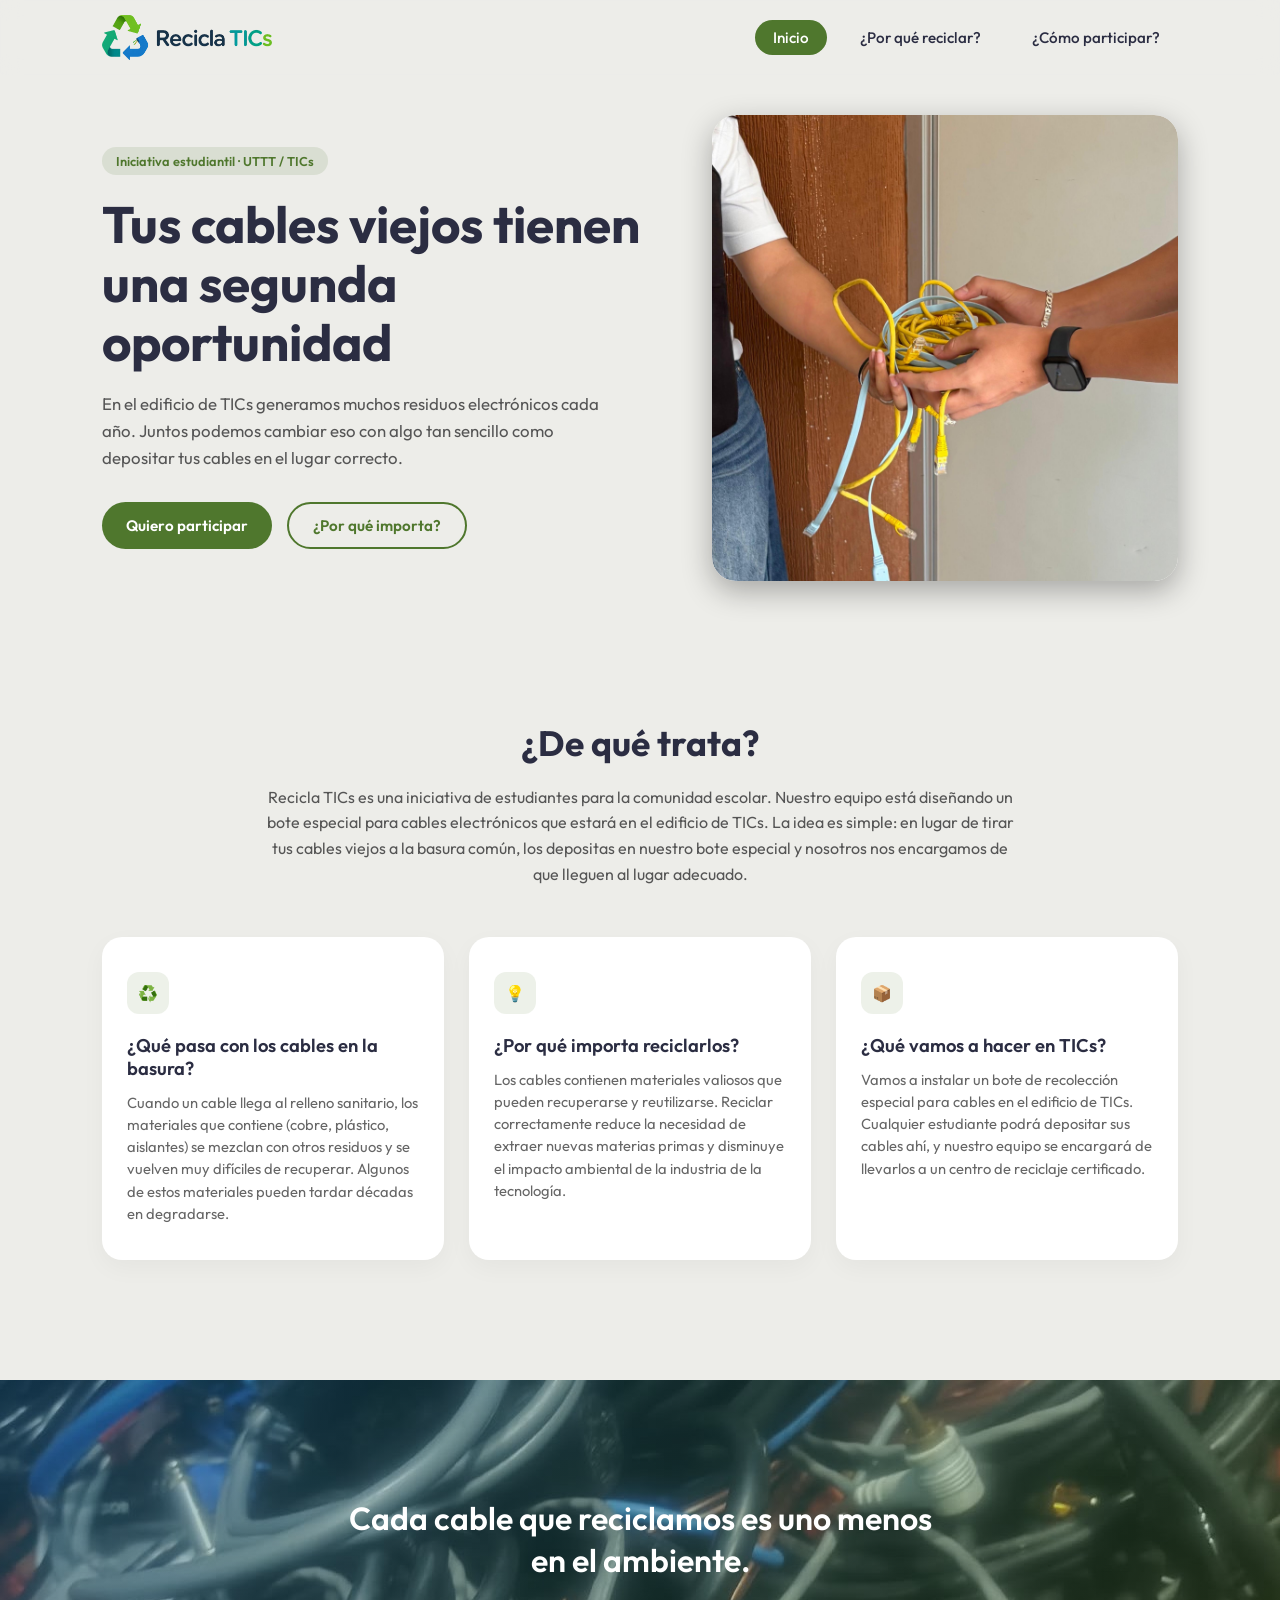
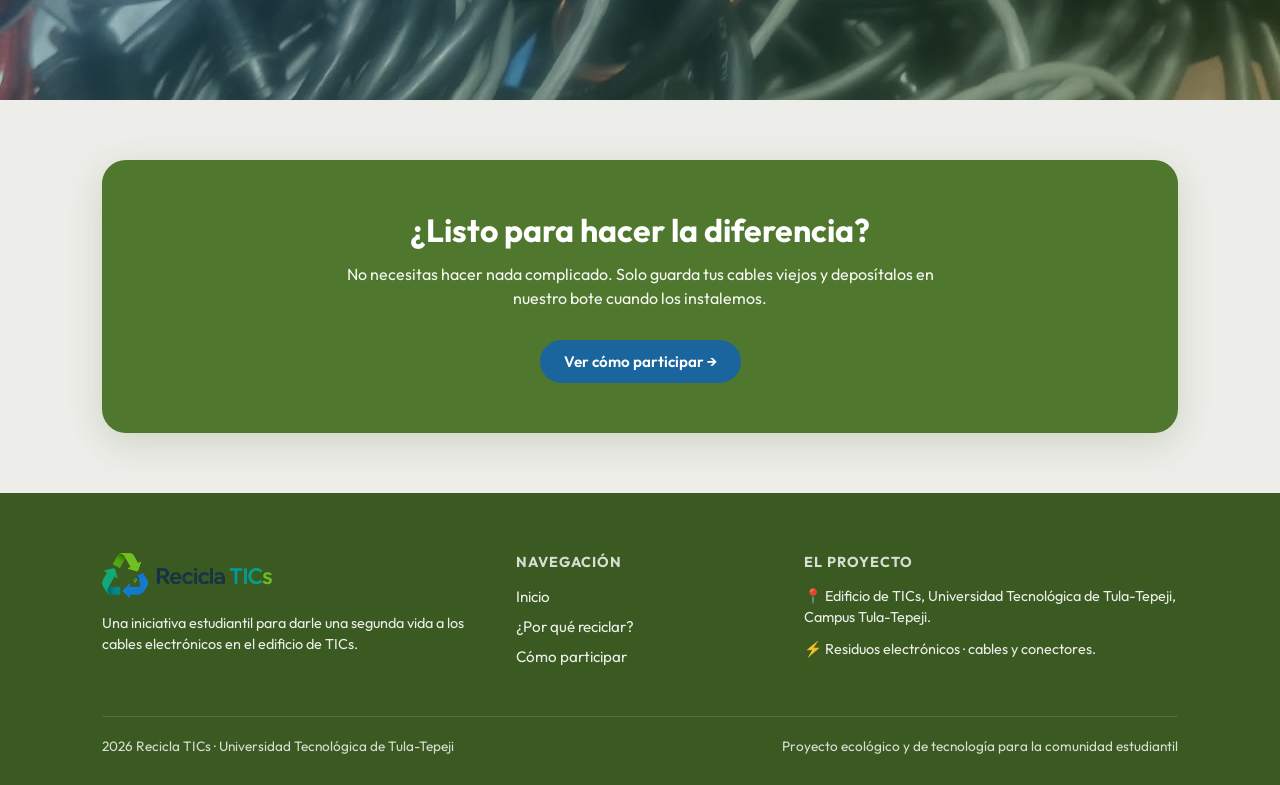
==== View/index.html @ e1dc9338 "Sitio web Rcicla TICs listo (móvil y web)" ====
<!DOCTYPE html>
<html lang="es">

<head>
    <meta charset="UTF-8">
    <meta name="viewport" content="width=device-width, initial-scale=1.0">
    <title>Recicla TICs - Inicio</title>
    <!-- Google Fonts: Outfit -->
    <link href="https://fonts.googleapis.com/css2?family=Outfit:wght@300;400;500;600;700&display=swap" rel="stylesheet">
    <link rel="stylesheet" href="../Styles/style.css">
    <script src="../Scripts/script.js" defer></script>
</head>

<body>

    <!-- HEADER -->
    <header>
        <a href="#" class="logo-container">
            <img src="../Resources/logo.webp" alt="Logo" class="logo-icon">
        </a>

        <!-- Botón de Menú Hamburguesa para móviles -->
        <button class="menu-toggle" id="menuToggle" aria-label="Abrir menú">
            <span class="menu-text">Menú</span>
            <span class="menu-icon">☰</span>
        </button>

        <nav id="navMenu">
            <a href="index.html" class="active">Inicio</a>
            <a href="importancia.html">¿Por qué reciclar?</a>
            <a href="participar.html">¿Cómo participar?</a>
        </nav>
    </header>

    <!-- HERO SECTION -->
    <section class="hero reveal">
        <div class="hero-content">
            <span class="hero-badge">Iniciativa estudiantil · UTTT / TICs</span>
            <h1>Tus cables viejos tienen una segunda oportunidad</h1>
            <p>En el edificio de TICs generamos muchos residuos electrónicos cada año. Juntos podemos cambiar eso con
                algo tan sencillo como depositar tus cables en el lugar correcto.</p>
            <div class="hero-buttons">
                <a href="#" class="btn btn-green">Quiero participar</a>
                <a href="#" class="btn btn-outline">¿Por qué importa?</a>
            </div>
        </div>
        <div class="hero-image-card">
            <img src="../Resources/CablesEthernet2.jpeg" alt="Estudiantes organizando cables">
        </div>
    </section>

    <!-- ¿DE QUÉ TRATA? -->
    <section class="about-section reveal">
        <h2>¿De qué trata?</h2>
        <p>Recicla TICs es una iniciativa de estudiantes para la comunidad escolar. Nuestro equipo está diseñando un
            bote especial para cables electrónicos que estará en el edificio de TICs. La idea es simple: en lugar de
            tirar tus cables viejos a la basura común, los depositas en nuestro bote especial y nosotros nos encargamos
            de que lleguen al lugar adecuado.</p>

        <div class="cards-grid">
            <div class="info-card reveal">
                <div class="card-icon">♻️</div>
                <h3>¿Qué pasa con los cables en la basura?</h3>
                <p>Cuando un cable llega al relleno sanitario, los materiales que contiene (cobre, plástico, aislantes)
                    se mezclan con otros residuos y se vuelven muy difíciles de recuperar. Algunos de estos materiales
                    pueden tardar décadas en degradarse.</p>
            </div>
            <div class="info-card reveal">
                <div class="card-icon">💡</div>
                <h3>¿Por qué importa reciclarlos?</h3>
                <p>Los cables contienen materiales valiosos que pueden recuperarse y reutilizarse. Reciclar
                    correctamente reduce la necesidad de extraer nuevas materias primas y disminuye el impacto ambiental
                    de la industria de la tecnología.</p>
            </div>
            <div class="info-card reveal">
                <div class="card-icon">📦</div>
                <h3>¿Qué vamos a hacer en TICs?</h3>
                <p>Vamos a instalar un bote de recolección especial para cables en el edificio de TICs. Cualquier
                    estudiante podrá depositar sus cables ahí, y nuestro equipo se encargará de llevarlos a un centro de
                    reciclaje certificado.</p>
            </div>
        </div>
    </section>

    <!-- BANNER CON IMAGEN DE CABLES -->
    <div class="banner-section reveal">
        <img src="../Resources/Cab.jpeg" alt="Cables amontonados" class="banner-bg">
        <div class="banner-overlay"></div>
        <div class="banner-content">
            <h2>Cada cable que reciclamos es uno menos en el ambiente.</h2>
        </div>
    </div>

    <!-- CTA SECTION -->
    <section class="cta-container reveal">
        <div class="cta-box">
            <h2>¿Listo para hacer la diferencia?</h2>
            <p>No necesitas hacer nada complicado. Solo guarda tus cables viejos y deposítalos en nuestro bote cuando
                los instalemos.</p>
            <a href="#" class="btn btn-blue">Ver cómo participar →</a>
        </div>
    </section>

    <!-- FOOTER -->
    <footer>
        <div class="footer-grid">
            <div class="footer-col">
                <a href="#" class="logo-container" style="color: #ffffff; margin-bottom: 15px; display: inline-flex;">
                    <img src="../Resources/logo.webp" alt="Logo" class="logo-icon">
                </a>
                <p>Una iniciativa estudiantil para darle una segunda vida a los cables electrónicos en el edificio de
                    TICs.</p>
            </div>
            <div class="footer-col">
                <h4>Navegación</h4>
                <ul>
                    <li><a href="#">Inicio</a></li>
                    <li><a href="#">¿Por qué reciclar?</a></li>
                    <li><a href="#">Cómo participar</a></li>
                </ul>
            </div>
            <div class="footer-col">
                <h4>El Proyecto</h4>
                <p>📍 Edificio de TICs, Universidad Tecnológica de Tula-Tepeji, Campus Tula-Tepeji.</p>
                <p style="margin-top: 10px;">⚡ Residuos electrónicos · cables y conectores.</p>
            </div>
        </div>
        <div class="footer-bottom">
            <span>2026 Recicla TICs · Universidad Tecnológica de Tula-Tepeji</span>
            <span>Proyecto ecológico y de tecnología para la comunidad estudiantil</span>
        </div>
    </footer>

</body>

</html>
---- Styles/style.css ----
:root {
    --color-green-primary: #4f772d;
    --color-blue-primary: #1a659e;
    --color-bg-light: #edede9;
    --color-text-dark: #2b2d42;
    --color-card-bg: #ffffff;
}

* {
    margin: 0;
    padding: 0;
    box-sizing: border-box;
}

body {
    font-family: 'Outfit', sans-serif;
    background-color: var(--color-bg-light);
    color: var(--color-text-dark);
    overflow-x: hidden;
}

/* --- HEADER / NAVBAR --- */
header {
    position: sticky;
    top: 0;
    z-index: 1000;
    display: flex;
    justify-content: space-between;
    align-items: center;
    padding: 15px 8%;
    background-color: rgba(237, 237, 233, 0.85);
    backdrop-filter: blur(10px);
    -webkit-backdrop-filter: blur(10px);
    transition: background-color 0.3s ease;
}

.logo-container {
    display: flex;
    align-items: center;
    gap: 10px;
    font-weight: 700;
    font-size: 1.25rem;
    color: var(--color-green-primary);
    text-decoration: none;
}

.logo-icon {
    height: 45px;
    object-fit: contain;
}

nav {
    display: flex;
    gap: 15px;
}

nav a {
    text-decoration: none;
    color: var(--color-text-dark);
    font-weight: 500;
    font-size: 0.95rem;
    padding: 8px 18px;
    border-radius: 20px;
    transition: all 0.3s ease;
}

nav a.active {
    background-color: var(--color-green-primary);
    color: #ffffff;
}

nav a:hover:not(.active) {
    background-color: rgba(79, 119, 45, 0.15);
    color: var(--color-green-primary);
}

/* --- HERO SECTION --- */
.hero {
    display: grid;
    grid-template-columns: 1.1fr 0.9fr;
    align-items: center;
    padding: 40px 8% 80px 8%;
    gap: 40px;
}

.hero-badge {
    display: inline-block;
    background-color: rgba(79, 119, 45, 0.12);
    color: var(--color-green-primary);
    font-size: 0.8rem;
    font-weight: 600;
    padding: 6px 14px;
    border-radius: 20px;
    margin-bottom: 20px;
}

.hero-content h1 {
    font-size: 3.2rem;
    line-height: 1.15;
    font-weight: 700;
    color: var(--color-text-dark);
    margin-bottom: 20px;
}

.hero-content p {
    font-size: 1.05rem;
    line-height: 1.6;
    color: #555555;
    margin-bottom: 30px;
    max-width: 500px;
}

.hero-buttons {
    display: flex;
    gap: 15px;
}

.btn {
    padding: 12px 24px;
    border-radius: 30px;
    font-weight: 600;
    font-size: 0.95rem;
    cursor: pointer;
    text-decoration: none;
    transition: transform 0.2s, opacity 0.2s;
    display: inline-flex;
    align-items: center;
    justify-content: center;
}

.btn:hover {
    opacity: 0.9;
    transform: translateY(-2px);
}

.btn-green {
    background-color: var(--color-green-primary);
    color: #ffffff;
}

.btn-outline {
    background-color: transparent;
    border: 2px solid var(--color-green-primary);
    color: var(--color-green-primary);
}

.hero-image-card {
    border-radius: 24px;
    box-shadow: 0 10px 30px rgba(0, 0, 0, 0.3);
    overflow: hidden;
}

.hero-image-card img {
    width: 100%;
    height: 100%;
    display: block;
    object-fit: cover;
    border-radius: 24px;
}

/* --- SECTION: ¿DE QUÉ TRATA? --- */
.about-section {
    padding: 60px 8%;
    text-align: center;
    background-color: var(--color-bg-light);
}

.about-section h2 {
    font-size: 2.2rem;
    font-weight: 700;
    margin-bottom: 20px;
    color: var(--color-text-dark);
}

.about-section>p {
    max-width: 750px;
    margin: 0 auto 50px auto;
    font-size: 1rem;
    line-height: 1.6;
    color: #555555;
}

.cards-grid {
    display: grid;
    grid-template-columns: repeat(3, 1fr);
    gap: 25px;
}

.info-card {
    background-color: var(--color-card-bg);
    padding: 35px 25px;
    border-radius: 20px;
    text-align: left;
    box-shadow: 0 8px 25px rgba(0, 0, 0, 0.04);
    transition: transform 0.3s ease, opacity 0.8s ease, transform 0.8s ease;
}

.info-card:hover {
    transform: translateY(-5px);
}

.card-icon {
    width: 42px;
    height: 42px;
    background-color: rgba(79, 119, 45, 0.1);
    border-radius: 12px;
    display: flex;
    align-items: center;
    justify-content: center;
    margin-bottom: 20px;
    color: var(--color-green-primary);
    font-weight: bold;
}

.info-card h3 {
    font-size: 1.15rem;
    font-weight: 600;
    margin-bottom: 12px;
    color: var(--color-text-dark);
}

.info-card p {
    font-size: 0.92rem;
    line-height: 1.5;
    color: #666666;
}

/* --- BANNER / WAVY IMAGE SECTION --- */
.banner-section {
    position: relative;
    margin: 60px 0;
    height: 320px;
    overflow: hidden;
    display: flex;
    align-items: center;
    justify-content: center;
}

.banner-bg {
    position: absolute;
    top: 0;
    left: 0;
    width: 100%;
    height: 100%;
    object-fit: cover;
    z-index: 1;
}

.banner-overlay {
    position: absolute;
    top: 0;
    left: 0;
    width: 100%;
    height: 100%;
    background: linear-gradient(135deg, rgba(26, 101, 158, 0.4), rgba(79, 119, 45, 0.3));
    z-index: 2;
}

.banner-content {
    position: relative;
    z-index: 3;
    text-align: center;
    color: #ffffff;
    padding: 0 20px;
}

.banner-content h2 {
    font-size: 2rem;
    font-weight: 600;
    max-width: 600px;
    line-height: 1.3;
}

/* --- CTA SECTION --- */
.cta-container {
    padding: 0 8% 60px 8%;
}

.cta-box {
    background-color: var(--color-green-primary);
    border-radius: 24px;
    padding: 50px 30px;
    text-align: center;
    color: #ffffff;
    box-shadow: 0 10px 35px rgba(79, 119, 45, 0.2);
}

.cta-box h2 {
    font-size: 2rem;
    font-weight: 700;
    margin-bottom: 12px;
}

.cta-box p {
    font-size: 1rem;
    max-width: 600px;
    margin: 0 auto 30px auto;
    opacity: 0.95;
    line-height: 1.5;
}

.btn-blue {
    background-color: var(--color-blue-primary);
    color: #ffffff;
}

/* --- FOOTER --- */
footer {
    background-color: #3b5a22;
    color: #ffffff;
    padding: 60px 8% 30px 8%;
}

.footer-grid {
    display: grid;
    grid-template-columns: 1.5fr 1fr 1.5fr;
    gap: 40px;
    margin-bottom: 40px;
}

.footer-col h4 {
    font-size: 0.9rem;
    text-transform: uppercase;
    letter-spacing: 1px;
    margin-bottom: 15px;
    opacity: 0.8;
}

.footer-col ul {
    list-style: none;
}

.footer-col ul li {
    margin-bottom: 10px;
}

.footer-col ul li a {
    color: #ffffff;
    text-decoration: none;
    font-size: 0.95rem;
    opacity: 0.9;
    transition: opacity 0.2s;
}

.footer-col ul li a:hover {
    opacity: 1;
}

.footer-col p {
    font-size: 0.9rem;
    line-height: 1.5;
    opacity: 0.9;
}

.footer-bottom {
    border-top: 1px solid rgba(255, 255, 255, 0.15);
    padding-top: 20px;
    display: flex;
    justify-content: space-between;
    font-size: 0.85rem;
    opacity: 0.8;
}

/* --- ANIMACIONES DE SCROLL REVEAL --- */
.reveal {
    opacity: 0;
    transform: translateY(30px);
    transition: opacity 0.8s ease-out, transform 0.8s ease-out;
}

.reveal.active {
    opacity: 1;
    transform: translateY(0);
}

/* --- BOTÓN HAMBURGUESA (Oculto en escritorio) --- */
.menu-toggle {
    display: none;
    background: transparent;
    border: none;
    font-family: 'Outfit', sans-serif;
    font-size: 1rem;
    font-weight: 500;
    color: var(--color-text-dark);
    cursor: pointer;
    align-items: center;
    gap: 6px;
    padding: 6px 12px;
    border-radius: 12px;
    transition: background-color 0.2s ease;
}

.menu-toggle:hover {
    background-color: rgba(79, 119, 45, 0.1);
}

/* --- RESPONSIVO MÓVIL CON ANIMACIÓN SUAVE --- */
@media (max-width: 900px) {
    header {
        position: sticky;
        top: 0;
        flex-wrap: wrap;
        padding: 15px 5%;
    }

    .menu-toggle {
        display: flex;
        /* Se muestra solo en pantallas móviles */
    }

    /* Menú desplegable animado con max-height y opacidad */
    nav {
        display: flex;
        flex-direction: column;
        width: 100%;
        gap: 10px;
        max-height: 0;
        opacity: 0;
        visibility: hidden;
        overflow: hidden;
        padding-top: 0;
        padding-bottom: 0;
        transition: max-height 0.4s cubic-bezier(0.4, 0, 0.2, 1),
            opacity 0.3s ease-in-out,
            visibility 0.4s ease-in-out,
            padding 0.3s ease-in-out;
    }

    /* Clase activa para abrir el menú con animación */
    nav.active {
        max-height: 250px;
        /* Altura suficiente para contener los enlaces */
        opacity: 1;
        visibility: visible;
        padding-top: 15px;
        padding-bottom: 5px;
    }

    nav a {
        width: 100%;
        text-align: left;
        padding: 12px 16px;
        border-radius: 30px;
        font-size: 1rem;
    }

    /* Ajustes generales del hero y elementos en móviles */
    .hero {
        grid-template-columns: 1fr;
        padding: 20px 5% 40px 5%;
        gap: 25px;
    }

    .hero-content h1 {
        font-size: 2.2rem;
    }

    .hero-buttons {
        flex-direction: column;
        width: 100%;
    }

    .hero-buttons .btn {
        width: 100%;
    }

    .cards-grid {
        grid-template-columns: 1fr;
    }

    .footer-grid {
        grid-template-columns: 1fr;
        gap: 30px;
    }

    .footer-bottom {
        flex-direction: column;
        gap: 10px;
        text-align: center;
    }
}


/* --- ESTILOS ESPECÍFICOS PARA LA PÁGINA DE IMPORTANCIA --- */
.hero-importance {
    padding: 40px 8% 20px 8%;
    text-align: center;
}

.hero-importance-content {
    max-width: 800px;
    margin: 0 auto 30px auto;
}

.hero-importance-content h1 {
    font-size: 3rem;
    font-weight: 700;
    margin-bottom: 15px;
    color: var(--color-text-dark);
}

.hero-importance-content p {
    font-size: 1.1rem;
    color: #555555;
    line-height: 1.6;
}

/* --- IMAGEN HERO FULL WIDTH CON DESTELLO Y DIFUMINADO SUTIL --- */
.hero-full-width-image {
    position: relative;
    width: 100vw;
    margin-left: calc(-50vw + 50%);
    margin-right: calc(-50vw + 50%);
    height: 380px;
    overflow: hidden;
    margin-bottom: 50px;
}

/* Pseudo-elemento ::after que crea el difuminado con el color del fondo (#edede9) */
.hero-full-width-image::after {
    content: '';
    position: absolute;
    top: 0;
    left: 0;
    width: 100%;
    height: 100%;
    pointer-events: none;
    background: linear-gradient(to bottom,
            rgba(237, 237, 233, 0.3) 0%,
            rgba(237, 237, 233, 0) 18%,
            rgba(237, 237, 233, 0) 80%,
            rgba(237, 237, 233, 0.3) 100%);
}

.hero-full-width-image img {
    width: 100%;
    height: 100%;
    object-fit: cover;
    display: block;
}

/* Split Section (Texto + Imagen al lado) */
.content-split {
    display: grid;
    grid-template-columns: 1.1fr 0.9fr;
    gap: 40px;
    align-items: center;
    text-align: left;
}

.split-text h2 {
    font-size: 2.2rem;
    margin-bottom: 20px;
}

.split-text>p {
    font-size: 1rem;
    line-height: 1.6;
    color: #555;
    margin-bottom: 25px;
}

.mini-features {
    display: flex;
    flex-direction: column;
    gap: 15px;
}

.mini-feature-item {
    display: flex;
    gap: 15px;
    align-items: flex-start;
    background: #ffffff;
    padding: 15px;
    border-radius: 14px;
    box-shadow: 0 4px 15px rgba(0, 0, 0, 0.03);
}

.mini-icon {
    font-size: 1.5rem;
    background: rgba(79, 119, 45, 0.1);
    padding: 8px 12px;
    border-radius: 10px;
}

.mini-feature-item strong {
    display: block;
    font-size: 1rem;
    color: var(--color-text-dark);
    margin-bottom: 4px;
}

.mini-feature-item p {
    font-size: 0.88rem;
    color: #666;
    line-height: 1.4;
}

.split-image-card {
    border-radius: 20px;
    overflow: hidden;
    box-shadow: 0 10px 30px rgba(0, 0, 0, 0.1);
}

.split-image-card img {
    width: 100%;
    height: 100%;
    min-height: 320px;
    object-fit: cover;
    display: block;
}

/* Timeline / El recorrido de un cable */
.timeline-section {
    padding: 60px 8%;
    background-color: var(--color-bg-light);
    text-align: center;
}

.timeline-section h2 {
    font-size: 2.2rem;
    margin-bottom: 10px;
}

.timeline-wrapper {
    position: relative;
    max-width: 900px;
    margin: 40px auto 0 auto;
}

.subtitle-center {
    color: #666;
    margin-bottom: 40px;
}

/* Línea vertical central */
.timeline-line {
    position: absolute;
    top: 20px;
    bottom: 20px;
    left: 50%;
    width: 3px;
    background-color: #d1d5db;
    transform: translateX(-50%);
    z-index: 1;
}

.timeline-row {
    display: grid;
    grid-template-columns: 1fr 60px 1fr;
    align-items: center;
    margin-bottom: 35px;
    position: relative;
    z-index: 2;
}

/* Círculo numerado central sobre la línea */
.timeline-dot {
    width: 42px;
    height: 42px;
    background-color: var(--color-blue-primary);
    color: #ffffff;
    border-radius: 50%;
    display: flex;
    align-items: center;
    justify-content: center;
    font-weight: 700;
    font-size: 1.1rem;
    margin: 0 auto;
    box-shadow: 0 0 0 4px var(--color-bg-light);
}

.timeline-dot.dot-red {
    background-color: #d90429;
}

.timeline-dot.dot-green {
    background-color: var(--color-green-primary);
}

/* Cajas de texto */
.timeline-box {
    background: #ffffff;
    padding: 24px 28px;
    border-radius: 18px;
    box-shadow: 0 4px 15px rgba(0, 0, 0, 0.04);
    text-align: left;
}

.timeline-box h3 {
    font-size: 1.15rem;
    font-weight: 700;
    margin-bottom: 8px;
    color: var(--color-text-dark);
}

.timeline-box p {
    font-size: 0.93rem;
    color: #555555;
    line-height: 1.5;
}

/* Variación Alerta Roja */
.timeline-box.box-alert {
    background-color: #fff5f5;
    border: 1px solid #ffc9c9;
}

.text-red {
    color: #d90429 !important;
}

/* Variación Éxito Verde */
.timeline-box.box-success {
    background-color: #f4f9f0;
    border: 1px solid #d2e7c4;
}

.text-green {
    color: var(--color-green-primary) !important;
}

/* --- ANIMACIONES LATERALES HACIA ADENTRO --- */
.reveal-left {
    opacity: 0;
    transform: translateX(-50px);
    transition: opacity 0.8s ease-out, transform 0.8s ease-out;
}

.reveal-right {
    opacity: 0;
    transform: translateX(50px);
    transition: opacity 0.8s ease-out, transform 0.8s ease-out;
}

.reveal-left.active,
.reveal-right.active {
    opacity: 1;
    transform: translateX(0);
}

.badge-alert {
    display: inline-block;
    margin-top: 10px;
    background-color: rgba(217, 4, 41, 0.1);
    color: #d90429;
    font-size: 0.78rem;
    font-weight: 600;
    padding: 4px 10px;
    border-radius: 8px;
}

/* Grid de 4 columnas */
.cards-grid-4 {
    display: grid;
    grid-template-columns: repeat(4, 1fr);
    gap: 20px;
}

/* Ajuste responsive para móviles del timeline */
@media (max-width: 900px) {
    .timeline-line {
        left: 20px;
    }

    .timeline-row {
        grid-template-columns: 40px 1fr;
        gap: 15px;
    }

    .timeline-row.left .timeline-empty,
    .timeline-row.right .timeline-empty {
        display: none;
    }

    .timeline-row.left .timeline-box {
        order: 2;
    }

    .timeline-row.left .timeline-dot {
        order: 1;
        margin: 0;
    }

    .timeline-row.right .timeline-dot {
        margin: 0;
    }

    /* En móvil las animaciones laterales pasan a ser verticales suaves */
    .reveal-left,
    .reveal-right {
        transform: translateY(30px);
    }
}


/* --- ESTILOS ESPECÍFICOS PARA LA PÁGINA DE PARTICIPAR --- */

/* Control de tamaño exclusivo para la imagen del bote sin afectar otras páginas */
.bote-image-card {
    width: 100%;
    max-width: 450px;
    aspect-ratio: 1 / 1;
    margin: 0 auto;
}

.bote-image-card img {
    width: 100% !important;
    height: 100% !important;
    object-fit: cover !important;
    display: block;
}

/* Contenedor con tira superpuesta en imagen */
.container-with-badge {
    position: relative;
}

.image-overlay-badge {
    position: absolute;
    bottom: 20px;
    left: 50%;
    transform: translateX(-50%);
    width: max-content;
    max-width: 90%;
    background-color: rgba(79, 119, 45, 0.92);
    backdrop-filter: blur(5px);
    -webkit-backdrop-filter: blur(5px);
    color: #ffffff;
    padding: 10px 20px;
    border-radius: 12px;
    font-size: 0.88rem;
    font-weight: 500;
    box-shadow: 0 4px 15px rgba(0, 0, 0, 0.2);
    display: flex;
    align-items: center;
    gap: 8px;
    text-align: center;
}

/* Grid de 6 elementos con formato horizontal (emoji a la izquierda, texto a la derecha) */
.cards-grid-6 {
    display: grid;
    grid-template-columns: repeat(3, 1fr);
    gap: 25px;
    margin-bottom: 30px;
}

.info-card-horizontal {
    background-color: var(--color-card-bg);
    padding: 25px 20px;
    border-radius: 20px;
    display: flex;
    gap: 18px;
    align-items: flex-start;
    text-align: left;
    box-shadow: 0 8px 25px rgba(0, 0, 0, 0.04);
    transition: transform 0.3s ease;
}

.info-card-horizontal:hover {
    transform: translateY(-5px);
}

.info-card-horizontal .card-icon {
    flex-shrink: 0;
    margin-bottom: 0;
    width: 45px;
    height: 45px;
    background-color: rgba(79, 119, 45, 0.1);
    border-radius: 12px;
    display: flex;
    align-items: center;
    justify-content: center;
    font-size: 1.2rem;
}

.card-text h3 {
    font-size: 1.05rem;
    font-weight: 600;
    margin-bottom: 6px;
    color: var(--color-text-dark);
}

.card-text p {
    font-size: 0.86rem;
    line-height: 1.4;
    color: #666666;
}

.alert-box-wide {
    background-color: #fff5f5;
    border: 1px solid #ffc9c9;
    color: #c92a2a;
    padding: 16px 20px;
    border-radius: 14px;
    text-align: center;
    font-size: 0.92rem;
    font-weight: 500;
    max-width: 900px;
    margin: 0 auto;
}

/* Timeline Horizontal sin cards (Puntos sobre la línea y textos abajo) */
.timeline-horizontal-section {
    padding: 60px 8%;
    background-color: var(--color-bg-light);
    text-align: center;
}

.steps-horizontal-wrapper {
    position: relative;
    display: grid;
    grid-template-columns: repeat(3, 1fr);
    gap: 40px;
    max-width: 1000px;
    margin: 50px auto 0 auto;
}

.step-horizontal-line {
    position: absolute;
    top: 25px;
    /* Alineado exactamente a la mitad del círculo de 50px */
    left: 15%;
    right: 15%;
    height: 3px;
    background-color: #d1d5db;
    z-index: 1;
}

.step-item {
    display: flex;
    flex-direction: column;
    align-items: center;
    text-align: center;
    position: relative;
    z-index: 2;
}

.step-dot {
    width: 50px;
    height: 50px;
    background-color: var(--color-green-primary);
    color: #ffffff;
    border-radius: 50%;
    display: flex;
    align-items: center;
    justify-content: center;
    font-size: 1.25rem;
    font-weight: 700;
    margin-bottom: 20px;
    box-shadow: 0 0 0 6px var(--color-bg-light);
    /* Borde estético del color del fondo */
}

.step-content h3 {
    font-size: 1.15rem;
    font-weight: 700;
    margin-bottom: 8px;
    color: var(--color-text-dark);
}

.step-content p {
    font-size: 0.9rem;
    color: #666666;
    line-height: 1.5;
}

/* --- ANIMACIONES ESCALONADAS EN CASCADA (STAGGER) PARA LOS 3 PASOS --- */
.reveal-stagger-1,
.reveal-stagger-2,
.reveal-stagger-3 {
    opacity: 0;
    transform: translateY(30px);
    transition: opacity 0.7s ease-out, transform 0.7s ease-out;
}

.reveal-stagger-1.active {
    opacity: 1;
    transform: translateY(0);
    transition-delay: 0.1s;
}

.reveal-stagger-2.active {
    opacity: 1;
    transform: translateY(0);
    transition-delay: 0.3s;
}

.reveal-stagger-3.active {
    opacity: 1;
    transform: translateY(0);
    transition-delay: 0.5s;
}

/* Responsive para la sección móvil de participar */
@media (max-width: 900px) {
    header {
        position: sticky;
        top: 0;
        flex-wrap: wrap;
        padding: 15px 5%;
    }

    .menu-toggle {
        display: flex;
    }

    nav {
        display: flex;
        flex-direction: column;
        width: 100%;
        gap: 10px;
        max-height: 0;
        opacity: 0;
        visibility: hidden;
        overflow: hidden;
        padding-top: 0;
        padding-bottom: 0;
        transition: max-height 0.4s cubic-bezier(0.4, 0, 0.2, 1),
            opacity 0.3s ease-in-out,
            visibility 0.4s ease-in-out,
            padding 0.3s ease-in-out;
    }

    nav.active {
        max-height: 250px;
        opacity: 1;
        visibility: visible;
        padding-top: 15px;
        padding-bottom: 5px;
    }

    nav a {
        width: 100%;
        text-align: left;
        padding: 12px 16px;
        border-radius: 30px;
        font-size: 1rem;
    }

    .hero {
        grid-template-columns: 1fr;
        padding: 20px 5% 40px 5%;
        gap: 25px;
    }

    .hero-content h1 {
        font-size: 2.2rem;
    }

    .hero-buttons {
        flex-direction: column;
        width: 100%;
    }

    .hero-buttons .btn {
        width: 100%;
    }

    .cards-grid,
    .cards-grid-6,
    .cards-grid-4 {
        grid-template-columns: 1fr;
    }

    .footer-grid {
        grid-template-columns: 1fr;
        gap: 30px;
    }

    .footer-bottom {
        flex-direction: column;
        gap: 10px;
        text-align: center;
    }

    .timeline-line {
        left: 20px;
    }

    .timeline-row {
        grid-template-columns: 40px 1fr;
        gap: 15px;
    }

    .timeline-row.left .timeline-empty,
    .timeline-row.right .timeline-empty {
        display: none;
    }

    .timeline-row.left .timeline-box {
        order: 2;
    }

    .timeline-row.left .timeline-dot {
        order: 1;
        margin: 0;
    }

    .timeline-row.right .timeline-dot {
        margin: 0;
    }

    .reveal-left,
    .reveal-right {
        transform: translateY(30px);
    }

    .steps-horizontal-wrapper {
        grid-template-columns: 1fr;
        gap: 30px;
    }

    .step-horizontal-line {
        display: none;
    }

    /* --- CAMBIOS ESPECÍFICOS PARA MÓVIL EN "CÓMO PARTICIPAR" --- */

    /* 1. Reordenar el contenido del bote: Título -> Imagen -> Tira verde -> Descripción */
    .about-section .content-split {
        display: flex;
        flex-direction: column;
    }

    /* Orden estricto que pediste para el bote */
    .mobile-order-1 {
        order: 1;
    }

    .mobile-order-2 {
        order: 2;
        width: 100%;
        max-width: 320px;
        aspect-ratio: 1 / 1;
        margin: 15px auto;
    }

    .mobile-order-3 {
        order: 3;
        position: static !important;
        transform: none !important;
        width: max-content;
        max-width: 100%;
        margin: 0 auto 20px auto;
        box-shadow: 0 4px 12px rgba(0, 0, 0, 0.1);
    }

    .mobile-order-4 {
        order: 4;
    }

    /* 3. Fondo de cables blancos SOLO para la sección "¿Dónde está el bote?" en móvil */
    .about-section:has(.reveal-right) {
        position: relative;
        background-image: linear-gradient(rgba(237, 237, 233, 0.7), rgba(237, 237, 233, 0.7)), url('../Resources/cables-blancos.webp');
        background-size: cover;
        background-position: center;
        border-radius: 20px;
        margin: 20px 4%;
        padding: 40px 6%;
    }

    /* Ocultamos la tarjeta derecha original ya que ahora se usa como fondo */
    .about-section .content-split .split-image-card.reveal-right {
        display: none;
    }
}

/* --- CONTROL DE VISIBILIDAD ESCRITORIO / MÓVIL --- */
.mobile-only {
    display: none !important;
}

.desktop-only {
    display: grid !important;
}

@media (max-width: 900px) {
    .desktop-only {
        display: none !important;
    }

    .mobile-only {
        display: flex !important;
        flex-direction: column;
        align-items: center;
        text-align: center;
    }

    .mobile-image-wrap {
        width: 100%;
        max-width: 320px;
        aspect-ratio: 1 / 1;
        margin: 15px auto;
        border-radius: 20px;
        overflow: hidden;
        box-shadow: 0 10px 30px rgba(0, 0, 0, 0.1);
    }

    .mobile-image-wrap img {
        width: 100%;
        height: 100%;
        object-fit: cover;
        display: block;
    }

    .mobile-badge-wrap {
        position: static !important;
        transform: none !important;
        width: max-content;
        max-width: 100%;
        margin: 0 auto 20px auto;
        box-shadow: 0 4px 12px rgba(0, 0, 0, 0.1);
    }

    /* Fondo de cables blancos más visible SOLO en la sección "¿Dónde está el bote?" en móvil */
    .about-section:has(.reveal-right) {
        position: relative;
        background-image: linear-gradient(rgba(237, 237, 233, 0.7), rgba(237, 237, 233, 0.7)), url('../Resources/cables-blancos.webp');
        background-size: cover;
        background-position: center;
        border-radius: 20px;
        margin: 20px 4%;
        padding: 40px 6%;
    }

    .about-section .content-split .split-image-card.reveal-right {
        display: none;
    }
}
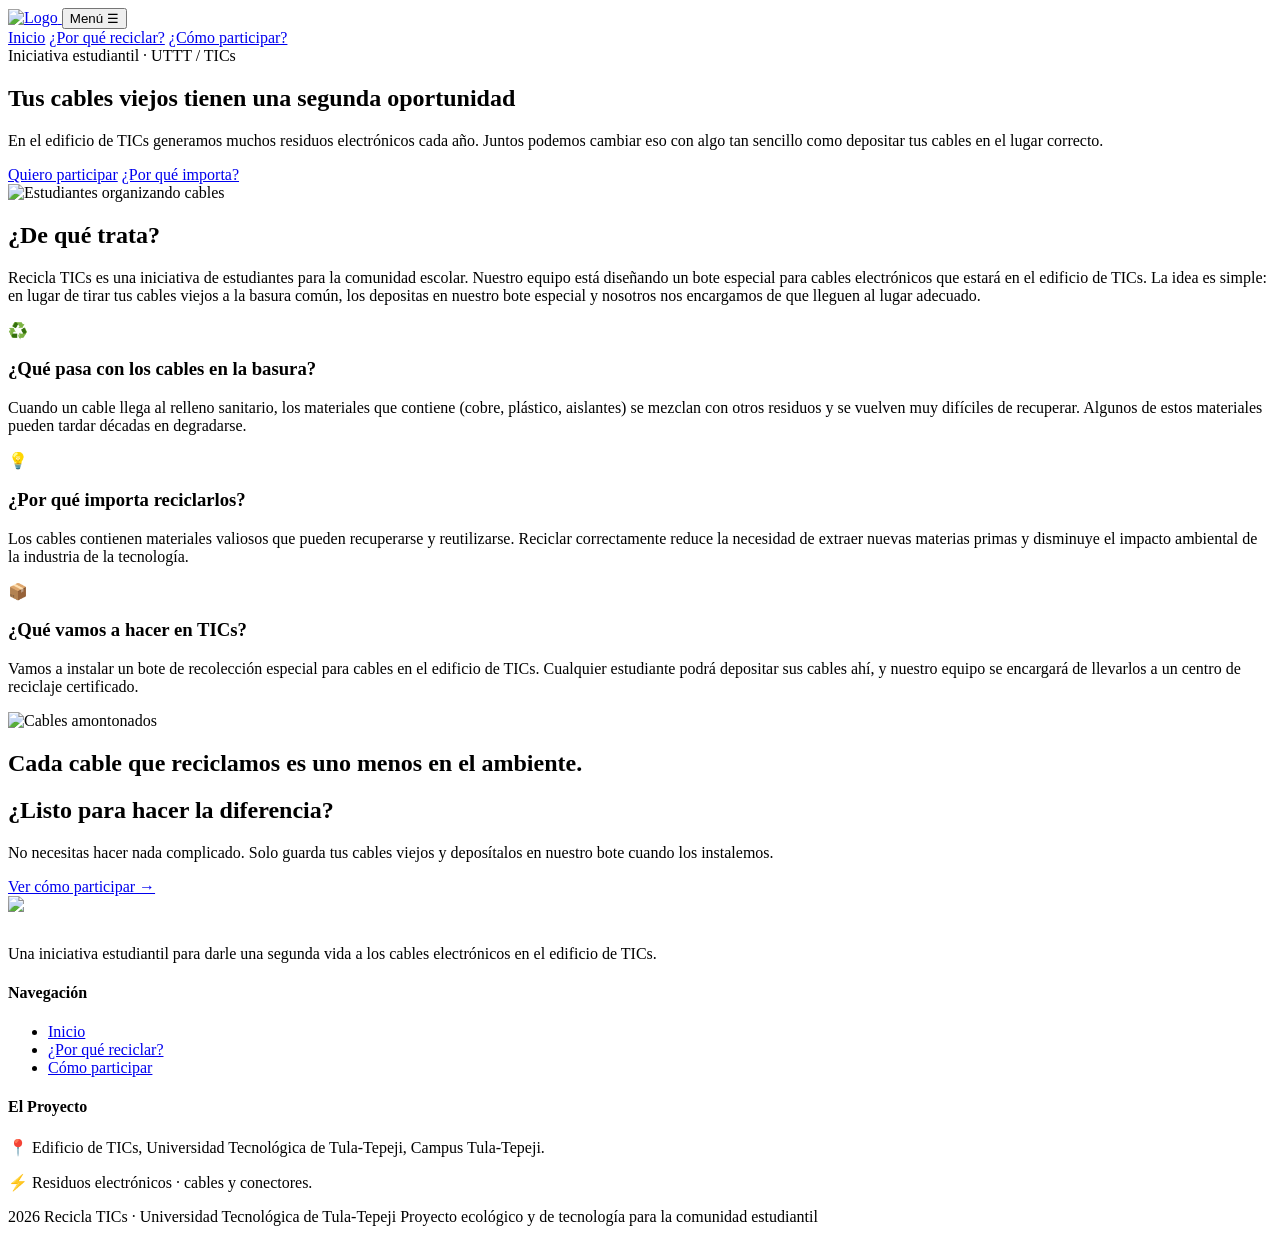
==== commit f956e4c3: "Rutas corregidas para Vercel" ====
--- a/View/index.html
+++ b/View/index.html
@@ -7,8 +7,8 @@
     <title>Recicla TICs - Inicio</title>
     <!-- Google Fonts: Outfit -->
     <link href="https://fonts.googleapis.com/css2?family=Outfit:wght@300;400;500;600;700&display=swap" rel="stylesheet">
-    <link rel="stylesheet" href="../Styles/style.css">
-    <script src="../Scripts/script.js" defer></script>
+    <link rel="stylesheet" href="Styles/style.css">
+    <script src="Scripts/script.js" defer></script>
 </head>
 
 <body>
@@ -16,7 +16,7 @@
     <!-- HEADER -->
     <header>
         <a href="#" class="logo-container">
-            <img src="../Resources/logo.webp" alt="Logo" class="logo-icon">
+            <img src="Resources/logo.webp" alt="Logo" class="logo-icon">
         </a>
 
         <!-- Botón de Menú Hamburguesa para móviles -->
@@ -45,7 +45,7 @@
             </div>
         </div>
         <div class="hero-image-card">
-            <img src="../Resources/CablesEthernet2.jpeg" alt="Estudiantes organizando cables">
+            <img src="Resources/CablesEthernet2.jpeg" alt="Estudiantes organizando cables">
         </div>
     </section>
 
@@ -84,7 +84,7 @@
 
     <!-- BANNER CON IMAGEN DE CABLES -->
     <div class="banner-section reveal">
-        <img src="../Resources/Cab.jpeg" alt="Cables amontonados" class="banner-bg">
+        <img src="Resources/Cab.jpeg" alt="Cables amontonados" class="banner-bg">
         <div class="banner-overlay"></div>
         <div class="banner-content">
             <h2>Cada cable que reciclamos es uno menos en el ambiente.</h2>
@@ -106,7 +106,7 @@
         <div class="footer-grid">
             <div class="footer-col">
                 <a href="#" class="logo-container" style="color: #ffffff; margin-bottom: 15px; display: inline-flex;">
-                    <img src="../Resources/logo.webp" alt="Logo" class="logo-icon">
+                    <img src="Resources/logo.webp" alt="Logo" class="logo-icon">
                 </a>
                 <p>Una iniciativa estudiantil para darle una segunda vida a los cables electrónicos en el edificio de
                     TICs.</p>
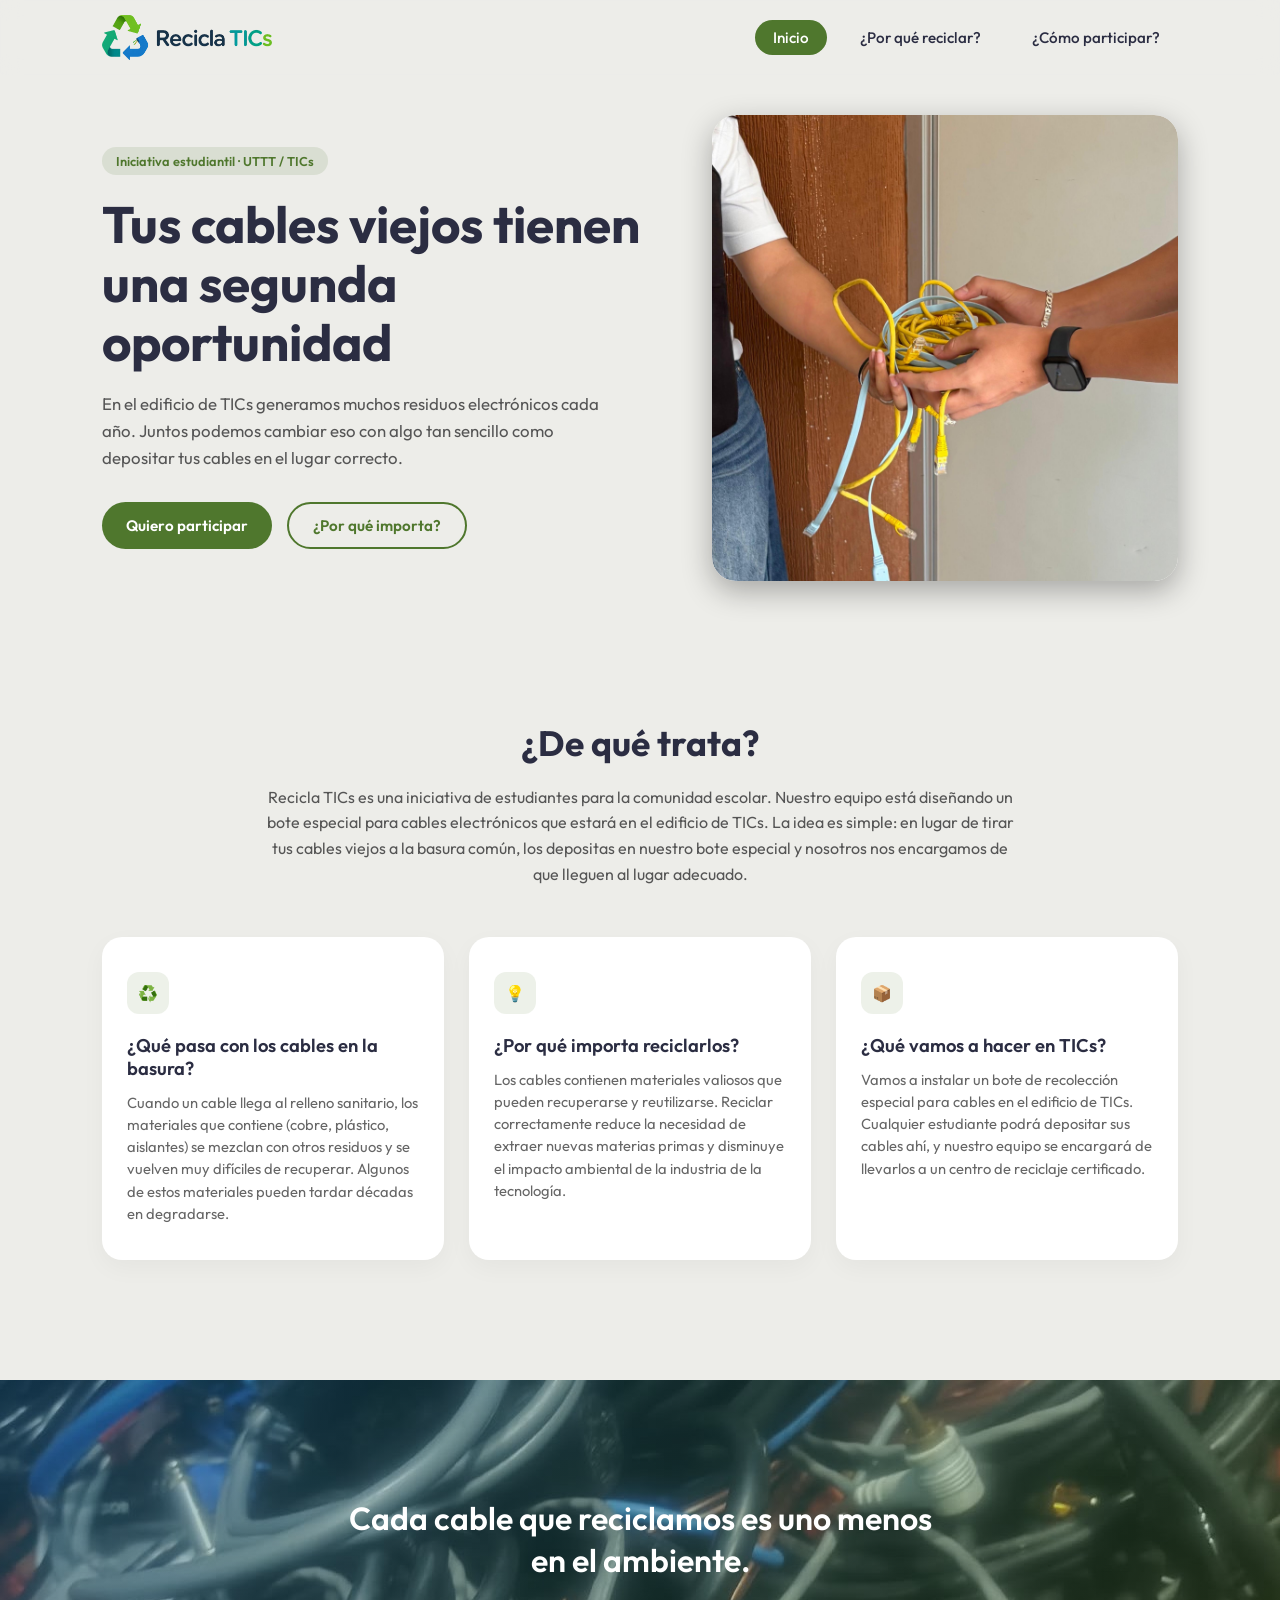
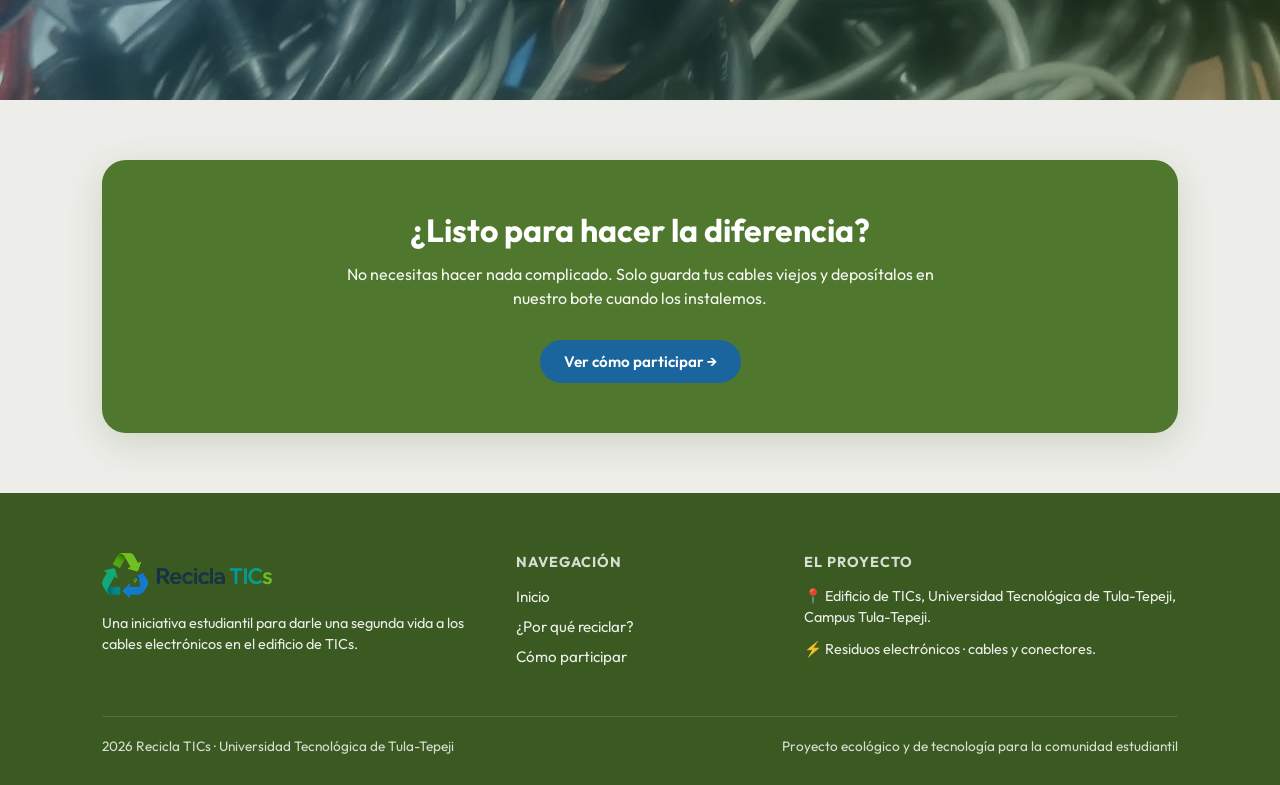
==== commit 74950558: "Agregué y corregí rutas para que POR FIN funcione el enlace de Vercel" ====
--- a/View/index.html
+++ b/View/index.html
@@ -7,16 +7,16 @@
     <title>Recicla TICs - Inicio</title>
     <!-- Google Fonts: Outfit -->
     <link href="https://fonts.googleapis.com/css2?family=Outfit:wght@300;400;500;600;700&display=swap" rel="stylesheet">
-    <link rel="stylesheet" href="Styles/style.css">
-    <script src="Scripts/script.js" defer></script>
+    <link rel="stylesheet" href="/Styles/style.css">
+    <script src="/Scripts/script.js" defer></script>
 </head>
 
 <body>
 
     <!-- HEADER -->
     <header>
-        <a href="#" class="logo-container">
-            <img src="Resources/logo.webp" alt="Logo" class="logo-icon">
+        <a href="/" class="logo-container">
+            <img src="/Resources/logo.webp" alt="Logo" class="logo-icon">
         </a>
 
         <!-- Botón de Menú Hamburguesa para móviles -->
@@ -26,9 +26,9 @@
         </button>
 
         <nav id="navMenu">
-            <a href="index.html" class="active">Inicio</a>
-            <a href="importancia.html">¿Por qué reciclar?</a>
-            <a href="participar.html">¿Cómo participar?</a>
+            <a href="/" class="active">Inicio</a>
+            <a href="/View/importancia.html">¿Por qué reciclar?</a>
+            <a href="/View/participar.html">¿Cómo participar?</a>
         </nav>
     </header>
 
@@ -40,12 +40,12 @@
             <p>En el edificio de TICs generamos muchos residuos electrónicos cada año. Juntos podemos cambiar eso con
                 algo tan sencillo como depositar tus cables en el lugar correcto.</p>
             <div class="hero-buttons">
-                <a href="#" class="btn btn-green">Quiero participar</a>
-                <a href="#" class="btn btn-outline">¿Por qué importa?</a>
+                <a href="/View/participar.html" class="btn btn-green">Quiero participar</a>
+                <a href="/View/importancia.html" class="btn btn-outline">¿Por qué importa?</a>
             </div>
         </div>
         <div class="hero-image-card">
-            <img src="Resources/CablesEthernet2.jpeg" alt="Estudiantes organizando cables">
+            <img src="/Resources/CablesEthernet2.jpeg" alt="Estudiantes organizando cables">
         </div>
     </section>
 
@@ -84,7 +84,7 @@
 
     <!-- BANNER CON IMAGEN DE CABLES -->
     <div class="banner-section reveal">
-        <img src="Resources/Cab.jpeg" alt="Cables amontonados" class="banner-bg">
+        <img src="/Resources/Cab.jpeg" alt="Cables amontonados" class="banner-bg">
         <div class="banner-overlay"></div>
         <div class="banner-content">
             <h2>Cada cable que reciclamos es uno menos en el ambiente.</h2>
@@ -97,7 +97,7 @@
             <h2>¿Listo para hacer la diferencia?</h2>
             <p>No necesitas hacer nada complicado. Solo guarda tus cables viejos y deposítalos en nuestro bote cuando
                 los instalemos.</p>
-            <a href="#" class="btn btn-blue">Ver cómo participar →</a>
+            <a href="/View/participar.html" class="btn btn-blue">Ver cómo participar →</a>
         </div>
     </section>
 
@@ -105,8 +105,8 @@
     <footer>
         <div class="footer-grid">
             <div class="footer-col">
-                <a href="#" class="logo-container" style="color: #ffffff; margin-bottom: 15px; display: inline-flex;">
-                    <img src="Resources/logo.webp" alt="Logo" class="logo-icon">
+                <a href="/" class="logo-container" style="color: #ffffff; margin-bottom: 15px; display: inline-flex;">
+                    <img src="/Resources/logo.webp" alt="Logo" class="logo-icon">
                 </a>
                 <p>Una iniciativa estudiantil para darle una segunda vida a los cables electrónicos en el edificio de
                     TICs.</p>
@@ -114,9 +114,9 @@
             <div class="footer-col">
                 <h4>Navegación</h4>
                 <ul>
-                    <li><a href="#">Inicio</a></li>
-                    <li><a href="#">¿Por qué reciclar?</a></li>
-                    <li><a href="#">Cómo participar</a></li>
+                    <li><a href="/">Inicio</a></li>
+                    <li><a href="/View/importancia.html">¿Por qué reciclar?</a></li>
+                    <li><a href="/View/participar.html">Cómo participar</a></li>
                 </ul>
             </div>
             <div class="footer-col">
--- a/Styles/style.css
+++ b/Styles/style.css
@@ -0,0 +1,1232 @@
+:root {
+    --color-green-primary: #4f772d;
+    --color-blue-primary: #1a659e;
+    --color-bg-light: #edede9;
+    --color-text-dark: #2b2d42;
+    --color-card-bg: #ffffff;
+}
+
+* {
+    margin: 0;
+    padding: 0;
+    box-sizing: border-box;
+}
+
+body {
+    font-family: 'Outfit', sans-serif;
+    background-color: var(--color-bg-light);
+    color: var(--color-text-dark);
+    overflow-x: hidden;
+}
+
+/* --- HEADER / NAVBAR --- */
+header {
+    position: sticky;
+    top: 0;
+    z-index: 1000;
+    display: flex;
+    justify-content: space-between;
+    align-items: center;
+    padding: 15px 8%;
+    background-color: rgba(237, 237, 233, 0.85);
+    backdrop-filter: blur(10px);
+    -webkit-backdrop-filter: blur(10px);
+    transition: background-color 0.3s ease;
+}
+
+.logo-container {
+    display: flex;
+    align-items: center;
+    gap: 10px;
+    font-weight: 700;
+    font-size: 1.25rem;
+    color: var(--color-green-primary);
+    text-decoration: none;
+}
+
+.logo-icon {
+    height: 45px;
+    object-fit: contain;
+}
+
+nav {
+    display: flex;
+    gap: 15px;
+}
+
+nav a {
+    text-decoration: none;
+    color: var(--color-text-dark);
+    font-weight: 500;
+    font-size: 0.95rem;
+    padding: 8px 18px;
+    border-radius: 20px;
+    transition: all 0.3s ease;
+}
+
+nav a.active {
+    background-color: var(--color-green-primary);
+    color: #ffffff;
+}
+
+nav a:hover:not(.active) {
+    background-color: rgba(79, 119, 45, 0.15);
+    color: var(--color-green-primary);
+}
+
+/* --- HERO SECTION --- */
+.hero {
+    display: grid;
+    grid-template-columns: 1.1fr 0.9fr;
+    align-items: center;
+    padding: 40px 8% 80px 8%;
+    gap: 40px;
+}
+
+.hero-badge {
+    display: inline-block;
+    background-color: rgba(79, 119, 45, 0.12);
+    color: var(--color-green-primary);
+    font-size: 0.8rem;
+    font-weight: 600;
+    padding: 6px 14px;
+    border-radius: 20px;
+    margin-bottom: 20px;
+}
+
+.hero-content h1 {
+    font-size: 3.2rem;
+    line-height: 1.15;
+    font-weight: 700;
+    color: var(--color-text-dark);
+    margin-bottom: 20px;
+}
+
+.hero-content p {
+    font-size: 1.05rem;
+    line-height: 1.6;
+    color: #555555;
+    margin-bottom: 30px;
+    max-width: 500px;
+}
+
+.hero-buttons {
+    display: flex;
+    gap: 15px;
+}
+
+.btn {
+    padding: 12px 24px;
+    border-radius: 30px;
+    font-weight: 600;
+    font-size: 0.95rem;
+    cursor: pointer;
+    text-decoration: none;
+    transition: transform 0.2s, opacity 0.2s;
+    display: inline-flex;
+    align-items: center;
+    justify-content: center;
+}
+
+.btn:hover {
+    opacity: 0.9;
+    transform: translateY(-2px);
+}
+
+.btn-green {
+    background-color: var(--color-green-primary);
+    color: #ffffff;
+}
+
+.btn-outline {
+    background-color: transparent;
+    border: 2px solid var(--color-green-primary);
+    color: var(--color-green-primary);
+}
+
+.hero-image-card {
+    border-radius: 24px;
+    box-shadow: 0 10px 30px rgba(0, 0, 0, 0.3);
+    overflow: hidden;
+}
+
+.hero-image-card img {
+    width: 100%;
+    height: 100%;
+    display: block;
+    object-fit: cover;
+    border-radius: 24px;
+}
+
+/* --- SECTION: ¿DE QUÉ TRATA? --- */
+.about-section {
+    padding: 60px 8%;
+    text-align: center;
+    background-color: var(--color-bg-light);
+}
+
+.about-section h2 {
+    font-size: 2.2rem;
+    font-weight: 700;
+    margin-bottom: 20px;
+    color: var(--color-text-dark);
+}
+
+.about-section>p {
+    max-width: 750px;
+    margin: 0 auto 50px auto;
+    font-size: 1rem;
+    line-height: 1.6;
+    color: #555555;
+}
+
+.cards-grid {
+    display: grid;
+    grid-template-columns: repeat(3, 1fr);
+    gap: 25px;
+}
+
+.info-card {
+    background-color: var(--color-card-bg);
+    padding: 35px 25px;
+    border-radius: 20px;
+    text-align: left;
+    box-shadow: 0 8px 25px rgba(0, 0, 0, 0.04);
+    transition: transform 0.3s ease, opacity 0.8s ease, transform 0.8s ease;
+}
+
+.info-card:hover {
+    transform: translateY(-5px);
+}
+
+.card-icon {
+    width: 42px;
+    height: 42px;
+    background-color: rgba(79, 119, 45, 0.1);
+    border-radius: 12px;
+    display: flex;
+    align-items: center;
+    justify-content: center;
+    margin-bottom: 20px;
+    color: var(--color-green-primary);
+    font-weight: bold;
+}
+
+.info-card h3 {
+    font-size: 1.15rem;
+    font-weight: 600;
+    margin-bottom: 12px;
+    color: var(--color-text-dark);
+}
+
+.info-card p {
+    font-size: 0.92rem;
+    line-height: 1.5;
+    color: #666666;
+}
+
+/* --- BANNER / WAVY IMAGE SECTION --- */
+.banner-section {
+    position: relative;
+    margin: 60px 0;
+    height: 320px;
+    overflow: hidden;
+    display: flex;
+    align-items: center;
+    justify-content: center;
+}
+
+.banner-bg {
+    position: absolute;
+    top: 0;
+    left: 0;
+    width: 100%;
+    height: 100%;
+    object-fit: cover;
+    z-index: 1;
+}
+
+.banner-overlay {
+    position: absolute;
+    top: 0;
+    left: 0;
+    width: 100%;
+    height: 100%;
+    background: linear-gradient(135deg, rgba(26, 101, 158, 0.4), rgba(79, 119, 45, 0.3));
+    z-index: 2;
+}
+
+.banner-content {
+    position: relative;
+    z-index: 3;
+    text-align: center;
+    color: #ffffff;
+    padding: 0 20px;
+}
+
+.banner-content h2 {
+    font-size: 2rem;
+    font-weight: 600;
+    max-width: 600px;
+    line-height: 1.3;
+}
+
+/* --- CTA SECTION --- */
+.cta-container {
+    padding: 0 8% 60px 8%;
+}
+
+.cta-box {
+    background-color: var(--color-green-primary);
+    border-radius: 24px;
+    padding: 50px 30px;
+    text-align: center;
+    color: #ffffff;
+    box-shadow: 0 10px 35px rgba(79, 119, 45, 0.2);
+}
+
+.cta-box h2 {
+    font-size: 2rem;
+    font-weight: 700;
+    margin-bottom: 12px;
+}
+
+.cta-box p {
+    font-size: 1rem;
+    max-width: 600px;
+    margin: 0 auto 30px auto;
+    opacity: 0.95;
+    line-height: 1.5;
+}
+
+.btn-blue {
+    background-color: var(--color-blue-primary);
+    color: #ffffff;
+}
+
+/* --- FOOTER --- */
+footer {
+    background-color: #3b5a22;
+    color: #ffffff;
+    padding: 60px 8% 30px 8%;
+}
+
+.footer-grid {
+    display: grid;
+    grid-template-columns: 1.5fr 1fr 1.5fr;
+    gap: 40px;
+    margin-bottom: 40px;
+}
+
+.footer-col h4 {
+    font-size: 0.9rem;
+    text-transform: uppercase;
+    letter-spacing: 1px;
+    margin-bottom: 15px;
+    opacity: 0.8;
+}
+
+.footer-col ul {
+    list-style: none;
+}
+
+.footer-col ul li {
+    margin-bottom: 10px;
+}
+
+.footer-col ul li a {
+    color: #ffffff;
+    text-decoration: none;
+    font-size: 0.95rem;
+    opacity: 0.9;
+    transition: opacity 0.2s;
+}
+
+.footer-col ul li a:hover {
+    opacity: 1;
+}
+
+.footer-col p {
+    font-size: 0.9rem;
+    line-height: 1.5;
+    opacity: 0.9;
+}
+
+.footer-bottom {
+    border-top: 1px solid rgba(255, 255, 255, 0.15);
+    padding-top: 20px;
+    display: flex;
+    justify-content: space-between;
+    font-size: 0.85rem;
+    opacity: 0.8;
+}
+
+/* --- ANIMACIONES DE SCROLL REVEAL --- */
+.reveal {
+    opacity: 0;
+    transform: translateY(30px);
+    transition: opacity 0.8s ease-out, transform 0.8s ease-out;
+}
+
+.reveal.active {
+    opacity: 1;
+    transform: translateY(0);
+}
+
+/* --- BOTÓN HAMBURGUESA (Oculto en escritorio) --- */
+.menu-toggle {
+    display: none;
+    background: transparent;
+    border: none;
+    font-family: 'Outfit', sans-serif;
+    font-size: 1rem;
+    font-weight: 500;
+    color: var(--color-text-dark);
+    cursor: pointer;
+    align-items: center;
+    gap: 6px;
+    padding: 6px 12px;
+    border-radius: 12px;
+    transition: background-color 0.2s ease;
+}
+
+.menu-toggle:hover {
+    background-color: rgba(79, 119, 45, 0.1);
+}
+
+/* --- RESPONSIVO MÓVIL CON ANIMACIÓN SUAVE --- */
+@media (max-width: 900px) {
+    header {
+        position: sticky;
+        top: 0;
+        flex-wrap: wrap;
+        padding: 15px 5%;
+    }
+
+    .menu-toggle {
+        display: flex;
+        /* Se muestra solo en pantallas móviles */
+    }
+
+    /* Menú desplegable animado con max-height y opacidad */
+    nav {
+        display: flex;
+        flex-direction: column;
+        width: 100%;
+        gap: 10px;
+        max-height: 0;
+        opacity: 0;
+        visibility: hidden;
+        overflow: hidden;
+        padding-top: 0;
+        padding-bottom: 0;
+        transition: max-height 0.4s cubic-bezier(0.4, 0, 0.2, 1),
+            opacity 0.3s ease-in-out,
+            visibility 0.4s ease-in-out,
+            padding 0.3s ease-in-out;
+    }
+
+    /* Clase activa para abrir el menú con animación */
+    nav.active {
+        max-height: 250px;
+        /* Altura suficiente para contener los enlaces */
+        opacity: 1;
+        visibility: visible;
+        padding-top: 15px;
+        padding-bottom: 5px;
+    }
+
+    nav a {
+        width: 100%;
+        text-align: left;
+        padding: 12px 16px;
+        border-radius: 30px;
+        font-size: 1rem;
+    }
+
+    /* Ajustes generales del hero y elementos en móviles */
+    .hero {
+        grid-template-columns: 1fr;
+        padding: 20px 5% 40px 5%;
+        gap: 25px;
+    }
+
+    .hero-content h1 {
+        font-size: 2.2rem;
+    }
+
+    .hero-buttons {
+        flex-direction: column;
+        width: 100%;
+    }
+
+    .hero-buttons .btn {
+        width: 100%;
+    }
+
+    .cards-grid {
+        grid-template-columns: 1fr;
+    }
+
+    .footer-grid {
+        grid-template-columns: 1fr;
+        gap: 30px;
+    }
+
+    .footer-bottom {
+        flex-direction: column;
+        gap: 10px;
+        text-align: center;
+    }
+}
+
+
+/* --- ESTILOS ESPECÍFICOS PARA LA PÁGINA DE IMPORTANCIA --- */
+.hero-importance {
+    padding: 40px 8% 20px 8%;
+    text-align: center;
+}
+
+.hero-importance-content {
+    max-width: 800px;
+    margin: 0 auto 30px auto;
+}
+
+.hero-importance-content h1 {
+    font-size: 3rem;
+    font-weight: 700;
+    margin-bottom: 15px;
+    color: var(--color-text-dark);
+}
+
+.hero-importance-content p {
+    font-size: 1.1rem;
+    color: #555555;
+    line-height: 1.6;
+}
+
+/* --- IMAGEN HERO FULL WIDTH CON DESTELLO Y DIFUMINADO SUTIL --- */
+.hero-full-width-image {
+    position: relative;
+    width: 100vw;
+    margin-left: calc(-50vw + 50%);
+    margin-right: calc(-50vw + 50%);
+    height: 380px;
+    overflow: hidden;
+    margin-bottom: 50px;
+}
+
+/* Pseudo-elemento ::after que crea el difuminado con el color del fondo (#edede9) */
+.hero-full-width-image::after {
+    content: '';
+    position: absolute;
+    top: 0;
+    left: 0;
+    width: 100%;
+    height: 100%;
+    pointer-events: none;
+    background: linear-gradient(to bottom,
+            rgba(237, 237, 233, 0.3) 0%,
+            rgba(237, 237, 233, 0) 18%,
+            rgba(237, 237, 233, 0) 80%,
+            rgba(237, 237, 233, 0.3) 100%);
+}
+
+.hero-full-width-image img {
+    width: 100%;
+    height: 100%;
+    object-fit: cover;
+    display: block;
+}
+
+/* Split Section (Texto + Imagen al lado) */
+.content-split {
+    display: grid;
+    grid-template-columns: 1.1fr 0.9fr;
+    gap: 40px;
+    align-items: center;
+    text-align: left;
+}
+
+.split-text h2 {
+    font-size: 2.2rem;
+    margin-bottom: 20px;
+}
+
+.split-text>p {
+    font-size: 1rem;
+    line-height: 1.6;
+    color: #555;
+    margin-bottom: 25px;
+}
+
+.mini-features {
+    display: flex;
+    flex-direction: column;
+    gap: 15px;
+}
+
+.mini-feature-item {
+    display: flex;
+    gap: 15px;
+    align-items: flex-start;
+    background: #ffffff;
+    padding: 15px;
+    border-radius: 14px;
+    box-shadow: 0 4px 15px rgba(0, 0, 0, 0.03);
+}
+
+.mini-icon {
+    font-size: 1.5rem;
+    background: rgba(79, 119, 45, 0.1);
+    padding: 8px 12px;
+    border-radius: 10px;
+}
+
+.mini-feature-item strong {
+    display: block;
+    font-size: 1rem;
+    color: var(--color-text-dark);
+    margin-bottom: 4px;
+}
+
+.mini-feature-item p {
+    font-size: 0.88rem;
+    color: #666;
+    line-height: 1.4;
+}
+
+.split-image-card {
+    border-radius: 20px;
+    overflow: hidden;
+    box-shadow: 0 10px 30px rgba(0, 0, 0, 0.1);
+}
+
+.split-image-card img {
+    width: 100%;
+    height: 100%;
+    min-height: 320px;
+    object-fit: cover;
+    display: block;
+}
+
+/* Timeline / El recorrido de un cable */
+.timeline-section {
+    padding: 60px 8%;
+    background-color: var(--color-bg-light);
+    text-align: center;
+}
+
+.timeline-section h2 {
+    font-size: 2.2rem;
+    margin-bottom: 10px;
+}
+
+.timeline-wrapper {
+    position: relative;
+    max-width: 900px;
+    margin: 40px auto 0 auto;
+}
+
+.subtitle-center {
+    color: #666;
+    margin-bottom: 40px;
+}
+
+/* Línea vertical central */
+.timeline-line {
+    position: absolute;
+    top: 20px;
+    bottom: 20px;
+    left: 50%;
+    width: 3px;
+    background-color: #d1d5db;
+    transform: translateX(-50%);
+    z-index: 1;
+}
+
+.timeline-row {
+    display: grid;
+    grid-template-columns: 1fr 60px 1fr;
+    align-items: center;
+    margin-bottom: 35px;
+    position: relative;
+    z-index: 2;
+}
+
+/* Círculo numerado central sobre la línea */
+.timeline-dot {
+    width: 42px;
+    height: 42px;
+    background-color: var(--color-blue-primary);
+    color: #ffffff;
+    border-radius: 50%;
+    display: flex;
+    align-items: center;
+    justify-content: center;
+    font-weight: 700;
+    font-size: 1.1rem;
+    margin: 0 auto;
+    box-shadow: 0 0 0 4px var(--color-bg-light);
+}
+
+.timeline-dot.dot-red {
+    background-color: #d90429;
+}
+
+.timeline-dot.dot-green {
+    background-color: var(--color-green-primary);
+}
+
+/* Cajas de texto */
+.timeline-box {
+    background: #ffffff;
+    padding: 24px 28px;
+    border-radius: 18px;
+    box-shadow: 0 4px 15px rgba(0, 0, 0, 0.04);
+    text-align: left;
+}
+
+.timeline-box h3 {
+    font-size: 1.15rem;
+    font-weight: 700;
+    margin-bottom: 8px;
+    color: var(--color-text-dark);
+}
+
+.timeline-box p {
+    font-size: 0.93rem;
+    color: #555555;
+    line-height: 1.5;
+}
+
+/* Variación Alerta Roja */
+.timeline-box.box-alert {
+    background-color: #fff5f5;
+    border: 1px solid #ffc9c9;
+}
+
+.text-red {
+    color: #d90429 !important;
+}
+
+/* Variación Éxito Verde */
+.timeline-box.box-success {
+    background-color: #f4f9f0;
+    border: 1px solid #d2e7c4;
+}
+
+.text-green {
+    color: var(--color-green-primary) !important;
+}
+
+/* --- ANIMACIONES LATERALES HACIA ADENTRO --- */
+.reveal-left {
+    opacity: 0;
+    transform: translateX(-50px);
+    transition: opacity 0.8s ease-out, transform 0.8s ease-out;
+}
+
+.reveal-right {
+    opacity: 0;
+    transform: translateX(50px);
+    transition: opacity 0.8s ease-out, transform 0.8s ease-out;
+}
+
+.reveal-left.active,
+.reveal-right.active {
+    opacity: 1;
+    transform: translateX(0);
+}
+
+.badge-alert {
+    display: inline-block;
+    margin-top: 10px;
+    background-color: rgba(217, 4, 41, 0.1);
+    color: #d90429;
+    font-size: 0.78rem;
+    font-weight: 600;
+    padding: 4px 10px;
+    border-radius: 8px;
+}
+
+/* Grid de 4 columnas */
+.cards-grid-4 {
+    display: grid;
+    grid-template-columns: repeat(4, 1fr);
+    gap: 20px;
+}
+
+/* Ajuste responsive para móviles del timeline */
+@media (max-width: 900px) {
+    .timeline-line {
+        left: 20px;
+    }
+
+    .timeline-row {
+        grid-template-columns: 40px 1fr;
+        gap: 15px;
+    }
+
+    .timeline-row.left .timeline-empty,
+    .timeline-row.right .timeline-empty {
+        display: none;
+    }
+
+    .timeline-row.left .timeline-box {
+        order: 2;
+    }
+
+    .timeline-row.left .timeline-dot {
+        order: 1;
+        margin: 0;
+    }
+
+    .timeline-row.right .timeline-dot {
+        margin: 0;
+    }
+
+    /* En móvil las animaciones laterales pasan a ser verticales suaves */
+    .reveal-left,
+    .reveal-right {
+        transform: translateY(30px);
+    }
+}
+
+
+/* --- ESTILOS ESPECÍFICOS PARA LA PÁGINA DE PARTICIPAR --- */
+
+/* Control de tamaño exclusivo para la imagen del bote sin afectar otras páginas */
+.bote-image-card {
+    width: 100%;
+    max-width: 450px;
+    aspect-ratio: 1 / 1;
+    margin: 0 auto;
+}
+
+.bote-image-card img {
+    width: 100% !important;
+    height: 100% !important;
+    object-fit: cover !important;
+    display: block;
+}
+
+/* Contenedor con tira superpuesta en imagen */
+.container-with-badge {
+    position: relative;
+}
+
+.image-overlay-badge {
+    position: absolute;
+    bottom: 20px;
+    left: 50%;
+    transform: translateX(-50%);
+    width: max-content;
+    max-width: 90%;
+    background-color: rgba(79, 119, 45, 0.92);
+    backdrop-filter: blur(5px);
+    -webkit-backdrop-filter: blur(5px);
+    color: #ffffff;
+    padding: 10px 20px;
+    border-radius: 12px;
+    font-size: 0.88rem;
+    font-weight: 500;
+    box-shadow: 0 4px 15px rgba(0, 0, 0, 0.2);
+    display: flex;
+    align-items: center;
+    gap: 8px;
+    text-align: center;
+}
+
+/* Grid de 6 elementos con formato horizontal (emoji a la izquierda, texto a la derecha) */
+.cards-grid-6 {
+    display: grid;
+    grid-template-columns: repeat(3, 1fr);
+    gap: 25px;
+    margin-bottom: 30px;
+}
+
+.info-card-horizontal {
+    background-color: var(--color-card-bg);
+    padding: 25px 20px;
+    border-radius: 20px;
+    display: flex;
+    gap: 18px;
+    align-items: flex-start;
+    text-align: left;
+    box-shadow: 0 8px 25px rgba(0, 0, 0, 0.04);
+    transition: transform 0.3s ease;
+}
+
+.info-card-horizontal:hover {
+    transform: translateY(-5px);
+}
+
+.info-card-horizontal .card-icon {
+    flex-shrink: 0;
+    margin-bottom: 0;
+    width: 45px;
+    height: 45px;
+    background-color: rgba(79, 119, 45, 0.1);
+    border-radius: 12px;
+    display: flex;
+    align-items: center;
+    justify-content: center;
+    font-size: 1.2rem;
+}
+
+.card-text h3 {
+    font-size: 1.05rem;
+    font-weight: 600;
+    margin-bottom: 6px;
+    color: var(--color-text-dark);
+}
+
+.card-text p {
+    font-size: 0.86rem;
+    line-height: 1.4;
+    color: #666666;
+}
+
+.alert-box-wide {
+    background-color: #fff5f5;
+    border: 1px solid #ffc9c9;
+    color: #c92a2a;
+    padding: 16px 20px;
+    border-radius: 14px;
+    text-align: center;
+    font-size: 0.92rem;
+    font-weight: 500;
+    max-width: 900px;
+    margin: 0 auto;
+}
+
+/* Timeline Horizontal sin cards (Puntos sobre la línea y textos abajo) */
+.timeline-horizontal-section {
+    padding: 60px 8%;
+    background-color: var(--color-bg-light);
+    text-align: center;
+}
+
+.steps-horizontal-wrapper {
+    position: relative;
+    display: grid;
+    grid-template-columns: repeat(3, 1fr);
+    gap: 40px;
+    max-width: 1000px;
+    margin: 50px auto 0 auto;
+}
+
+.step-horizontal-line {
+    position: absolute;
+    top: 25px;
+    /* Alineado exactamente a la mitad del círculo de 50px */
+    left: 15%;
+    right: 15%;
+    height: 3px;
+    background-color: #d1d5db;
+    z-index: 1;
+}
+
+.step-item {
+    display: flex;
+    flex-direction: column;
+    align-items: center;
+    text-align: center;
+    position: relative;
+    z-index: 2;
+}
+
+.step-dot {
+    width: 50px;
+    height: 50px;
+    background-color: var(--color-green-primary);
+    color: #ffffff;
+    border-radius: 50%;
+    display: flex;
+    align-items: center;
+    justify-content: center;
+    font-size: 1.25rem;
+    font-weight: 700;
+    margin-bottom: 20px;
+    box-shadow: 0 0 0 6px var(--color-bg-light);
+    /* Borde estético del color del fondo */
+}
+
+.step-content h3 {
+    font-size: 1.15rem;
+    font-weight: 700;
+    margin-bottom: 8px;
+    color: var(--color-text-dark);
+}
+
+.step-content p {
+    font-size: 0.9rem;
+    color: #666666;
+    line-height: 1.5;
+}
+
+/* --- ANIMACIONES ESCALONADAS EN CASCADA (STAGGER) PARA LOS 3 PASOS --- */
+.reveal-stagger-1,
+.reveal-stagger-2,
+.reveal-stagger-3 {
+    opacity: 0;
+    transform: translateY(30px);
+    transition: opacity 0.7s ease-out, transform 0.7s ease-out;
+}
+
+.reveal-stagger-1.active {
+    opacity: 1;
+    transform: translateY(0);
+    transition-delay: 0.1s;
+}
+
+.reveal-stagger-2.active {
+    opacity: 1;
+    transform: translateY(0);
+    transition-delay: 0.3s;
+}
+
+.reveal-stagger-3.active {
+    opacity: 1;
+    transform: translateY(0);
+    transition-delay: 0.5s;
+}
+
+/* Responsive para la sección móvil de participar */
+@media (max-width: 900px) {
+    header {
+        position: sticky;
+        top: 0;
+        flex-wrap: wrap;
+        padding: 15px 5%;
+    }
+
+    .menu-toggle {
+        display: flex;
+    }
+
+    nav {
+        display: flex;
+        flex-direction: column;
+        width: 100%;
+        gap: 10px;
+        max-height: 0;
+        opacity: 0;
+        visibility: hidden;
+        overflow: hidden;
+        padding-top: 0;
+        padding-bottom: 0;
+        transition: max-height 0.4s cubic-bezier(0.4, 0, 0.2, 1),
+            opacity 0.3s ease-in-out,
+            visibility 0.4s ease-in-out,
+            padding 0.3s ease-in-out;
+    }
+
+    nav.active {
+        max-height: 250px;
+        opacity: 1;
+        visibility: visible;
+        padding-top: 15px;
+        padding-bottom: 5px;
+    }
+
+    nav a {
+        width: 100%;
+        text-align: left;
+        padding: 12px 16px;
+        border-radius: 30px;
+        font-size: 1rem;
+    }
+
+    .hero {
+        grid-template-columns: 1fr;
+        padding: 20px 5% 40px 5%;
+        gap: 25px;
+    }
+
+    .hero-content h1 {
+        font-size: 2.2rem;
+    }
+
+    .hero-buttons {
+        flex-direction: column;
+        width: 100%;
+    }
+
+    .hero-buttons .btn {
+        width: 100%;
+    }
+
+    .cards-grid,
+    .cards-grid-6,
+    .cards-grid-4 {
+        grid-template-columns: 1fr;
+    }
+
+    .footer-grid {
+        grid-template-columns: 1fr;
+        gap: 30px;
+    }
+
+    .footer-bottom {
+        flex-direction: column;
+        gap: 10px;
+        text-align: center;
+    }
+
+    .timeline-line {
+        left: 20px;
+    }
+
+    .timeline-row {
+        grid-template-columns: 40px 1fr;
+        gap: 15px;
+    }
+
+    .timeline-row.left .timeline-empty,
+    .timeline-row.right .timeline-empty {
+        display: none;
+    }
+
+    .timeline-row.left .timeline-box {
+        order: 2;
+    }
+
+    .timeline-row.left .timeline-dot {
+        order: 1;
+        margin: 0;
+    }
+
+    .timeline-row.right .timeline-dot {
+        margin: 0;
+    }
+
+    .reveal-left,
+    .reveal-right {
+        transform: translateY(30px);
+    }
+
+    .steps-horizontal-wrapper {
+        grid-template-columns: 1fr;
+        gap: 30px;
+    }
+
+    .step-horizontal-line {
+        display: none;
+    }
+
+    /* --- CAMBIOS ESPECÍFICOS PARA MÓVIL EN "CÓMO PARTICIPAR" --- */
+
+    /* 1. Reordenar el contenido del bote: Título -> Imagen -> Tira verde -> Descripción */
+    .about-section .content-split {
+        display: flex;
+        flex-direction: column;
+    }
+
+    /* Orden estricto que pediste para el bote */
+    .mobile-order-1 {
+        order: 1;
+    }
+
+    .mobile-order-2 {
+        order: 2;
+        width: 100%;
+        max-width: 320px;
+        aspect-ratio: 1 / 1;
+        margin: 15px auto;
+    }
+
+    .mobile-order-3 {
+        order: 3;
+        position: static !important;
+        transform: none !important;
+        width: max-content;
+        max-width: 100%;
+        margin: 0 auto 20px auto;
+        box-shadow: 0 4px 12px rgba(0, 0, 0, 0.1);
+    }
+
+    .mobile-order-4 {
+        order: 4;
+    }
+
+    /* 3. Fondo de cables blancos SOLO para la sección "¿Dónde está el bote?" en móvil */
+    .about-section:has(.reveal-right) {
+        position: relative;
+        background-image: linear-gradient(rgba(237, 237, 233, 0.7), rgba(237, 237, 233, 0.7)), url('/Resources/cables-blancos.webp');
+        background-size: cover;
+        background-position: center;
+        border-radius: 20px;
+        margin: 20px 4%;
+        padding: 40px 6%;
+    }
+
+    /* Ocultamos la tarjeta derecha original ya que ahora se usa como fondo */
+    .about-section .content-split .split-image-card.reveal-right {
+        display: none;
+    }
+}
+
+/* --- CONTROL DE VISIBILIDAD ESCRITORIO / MÓVIL --- */
+.mobile-only {
+    display: none !important;
+}
+
+.desktop-only {
+    display: grid !important;
+}
+
+@media (max-width: 900px) {
+    .desktop-only {
+        display: none !important;
+    }
+
+    .mobile-only {
+        display: flex !important;
+        flex-direction: column;
+        align-items: center;
+        text-align: center;
+    }
+
+    .mobile-image-wrap {
+        width: 100%;
+        max-width: 320px;
+        aspect-ratio: 1 / 1;
+        margin: 15px auto;
+        border-radius: 20px;
+        overflow: hidden;
+        box-shadow: 0 10px 30px rgba(0, 0, 0, 0.1);
+    }
+
+    .mobile-image-wrap img {
+        width: 100%;
+        height: 100%;
+        object-fit: cover;
+        display: block;
+    }
+
+    .mobile-badge-wrap {
+        position: static !important;
+        transform: none !important;
+        width: max-content;
+        max-width: 100%;
+        margin: 0 auto 20px auto;
+        box-shadow: 0 4px 12px rgba(0, 0, 0, 0.1);
+    }
+
+    /* Fondo de cables blancos más visible SOLO en la sección "¿Dónde está el bote?" en móvil */
+    .about-section:has(.reveal-right) {
+        position: relative;
+        background-image: linear-gradient(rgba(237, 237, 233, 0.7), rgba(237, 237, 233, 0.7)), url('/Resources/cables-blancos.webp');
+        background-size: cover;
+        background-position: center;
+        border-radius: 20px;
+        margin: 20px 4%;
+        padding: 40px 6%;
+    }
+
+    .about-section .content-split .split-image-card.reveal-right {
+        display: none;
+    }
+}
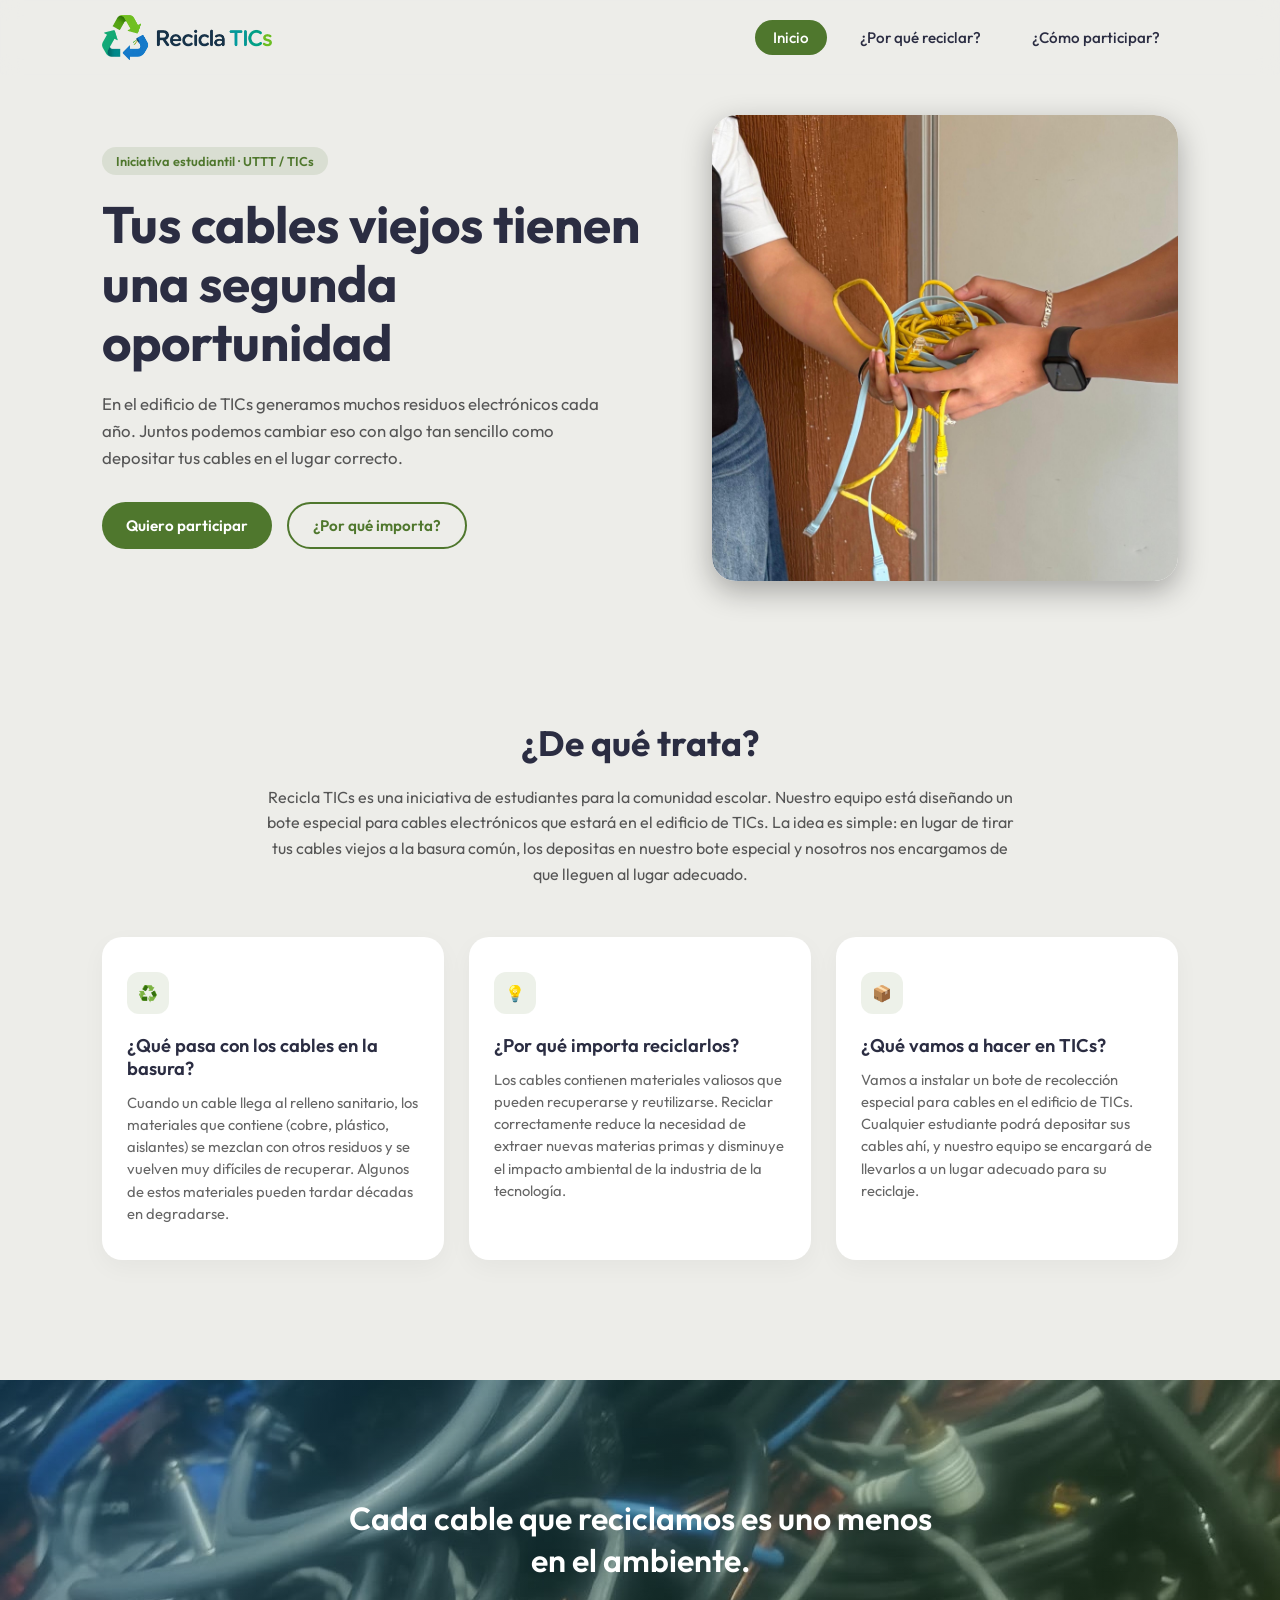
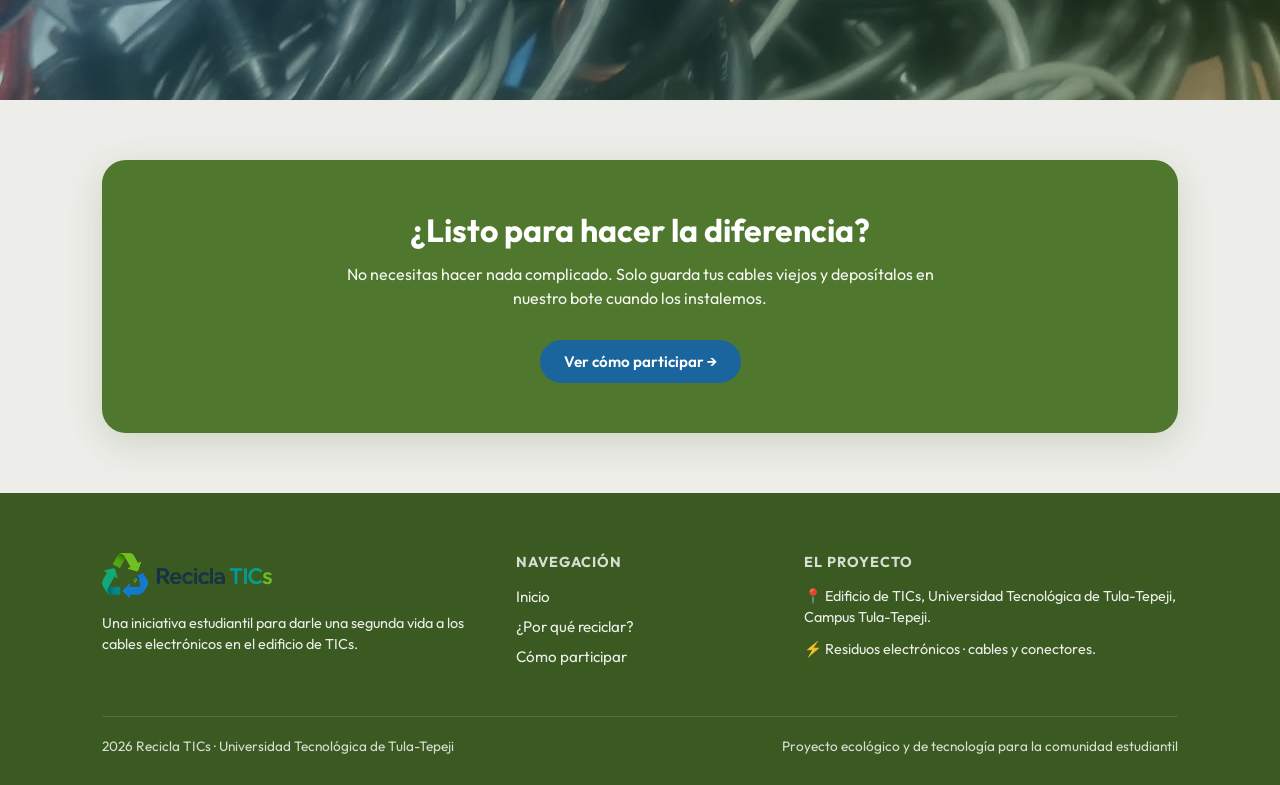
==== commit f03b3597: "Máaaaaaaas correcciones" ====
--- a/View/index.html
+++ b/View/index.html
@@ -76,8 +76,8 @@
                 <div class="card-icon">📦</div>
                 <h3>¿Qué vamos a hacer en TICs?</h3>
                 <p>Vamos a instalar un bote de recolección especial para cables en el edificio de TICs. Cualquier
-                    estudiante podrá depositar sus cables ahí, y nuestro equipo se encargará de llevarlos a un centro de
-                    reciclaje certificado.</p>
+                    estudiante podrá depositar sus cables ahí, y nuestro equipo se encargará de llevarlos a un lugar
+                    adecuado para su reciclaje.</p>
             </div>
         </div>
     </section>
@@ -106,7 +106,7 @@
         <div class="footer-grid">
             <div class="footer-col">
                 <a href="/" class="logo-container" style="color: #ffffff; margin-bottom: 15px; display: inline-flex;">
-                    <img src="/Resources/logo.webp" alt="Logo" class="logo-icon">
+                    <img src="/Resources/logo.webp" alt="Recicla TICs, ir al inicio" class="logo-icon">
                 </a>
                 <p>Una iniciativa estudiantil para darle una segunda vida a los cables electrónicos en el edificio de
                     TICs.</p>
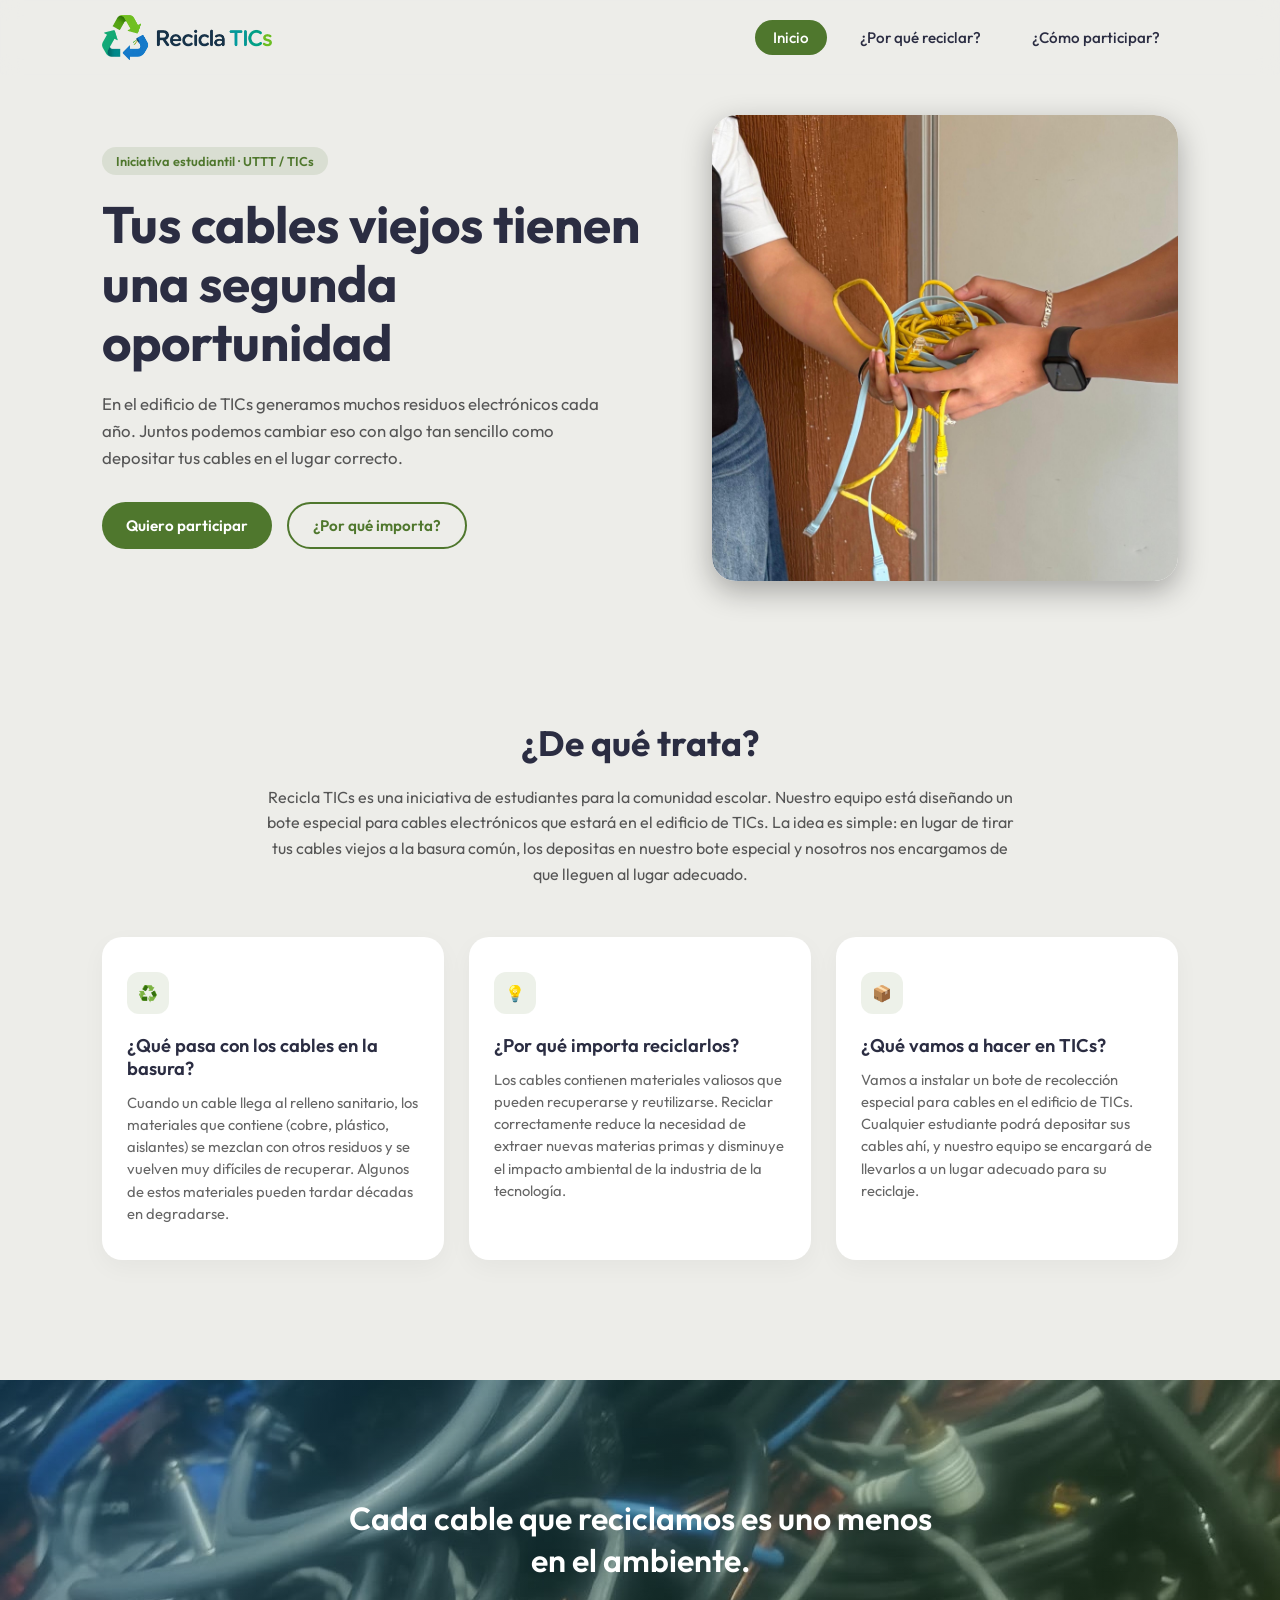
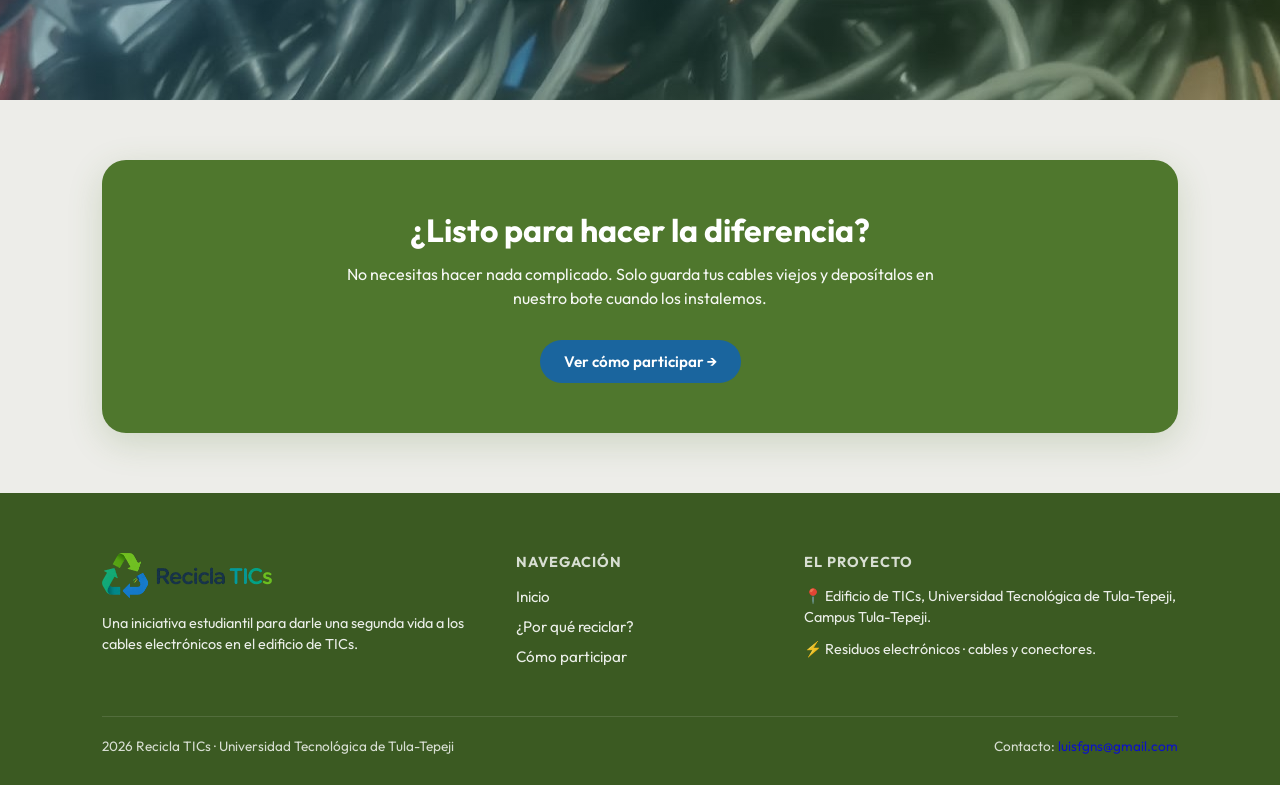
==== commit df3b4da8: "Se me había olvidado agregar el footer modificado en participar.html a los demás archivos :P" ====
--- a/View/index.html
+++ b/View/index.html
@@ -127,7 +127,11 @@
         </div>
         <div class="footer-bottom">
             <span>2026 Recicla TICs · Universidad Tecnológica de Tula-Tepeji</span>
-            <span>Proyecto ecológico y de tecnología para la comunidad estudiantil</span>
+            <span>
+                Contacto:
+                <a style="text-decoration: none;"
+                    href="mailto:luisfgns@gmail.com?cc=25300629@uttt.edu.mx&subject=Recicla%20TICs">luisfgns@gmail.com</a>
+            </span>
         </div>
     </footer>
 
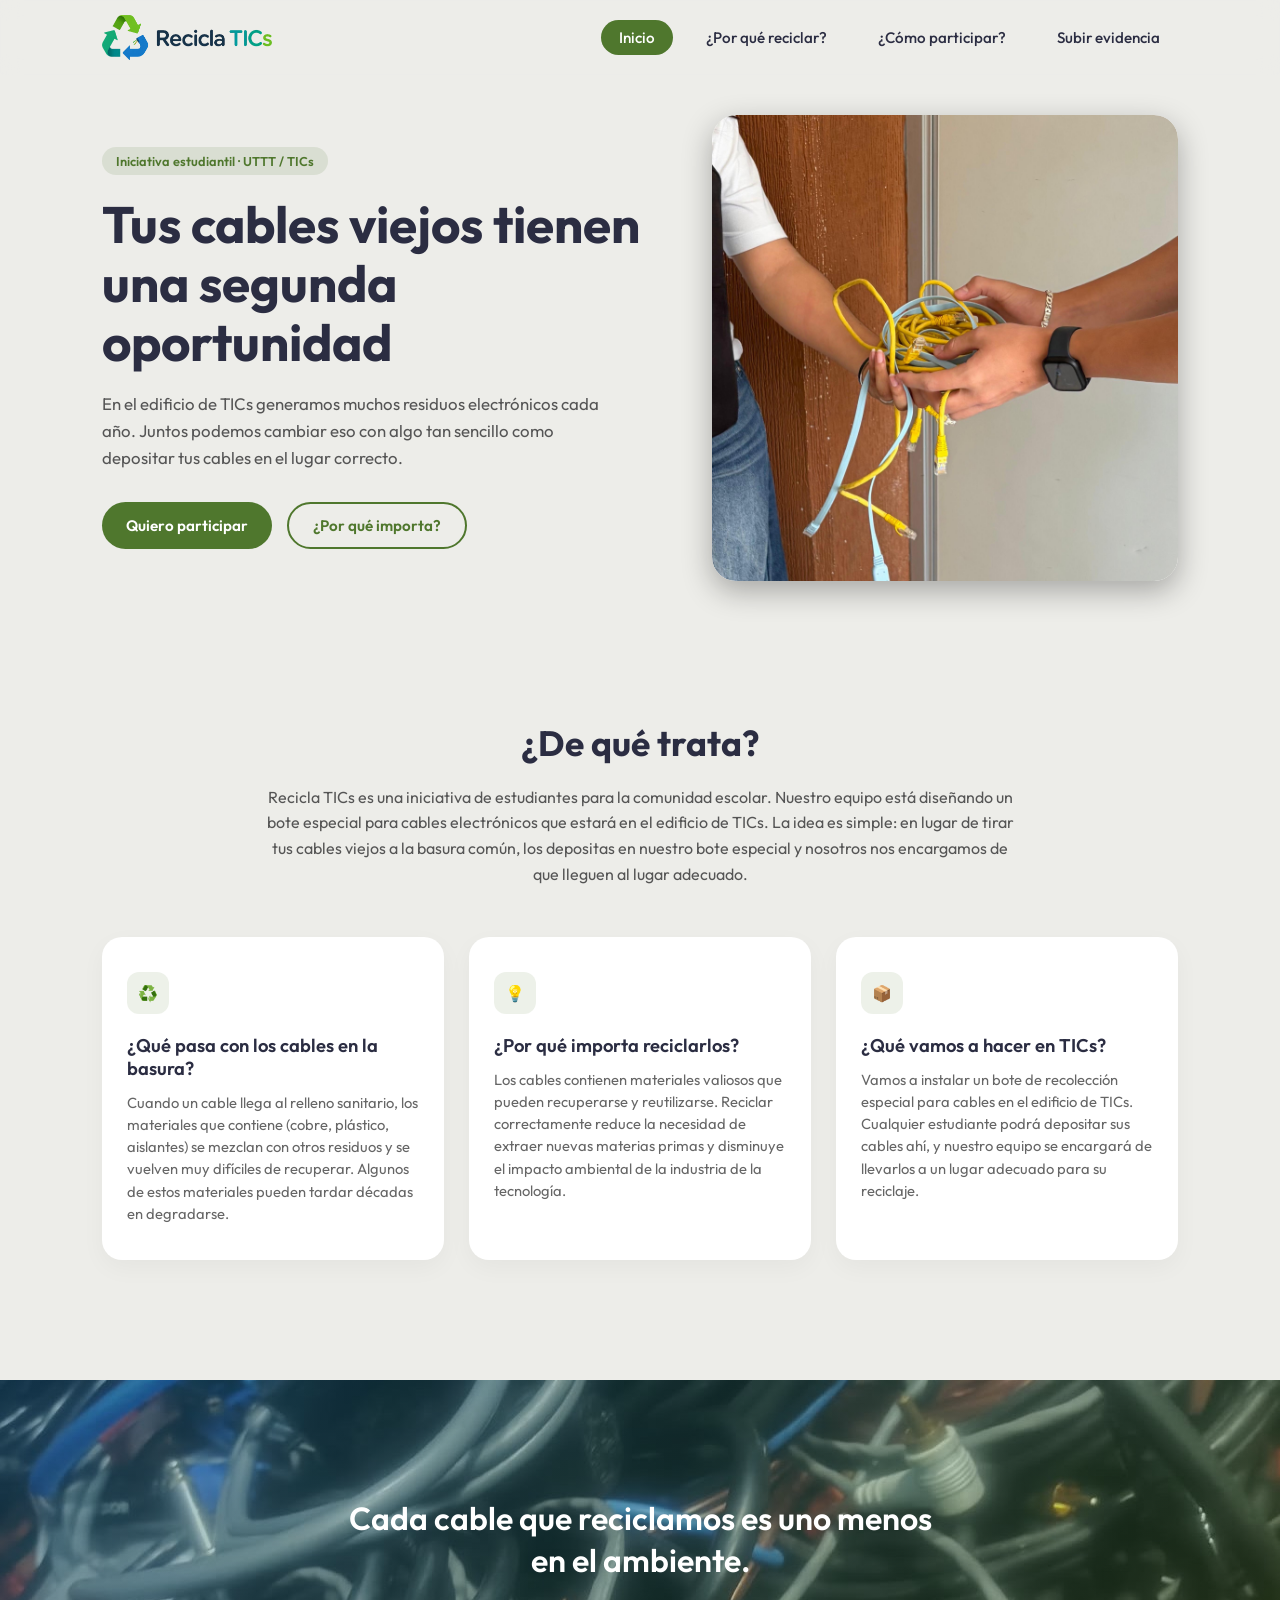
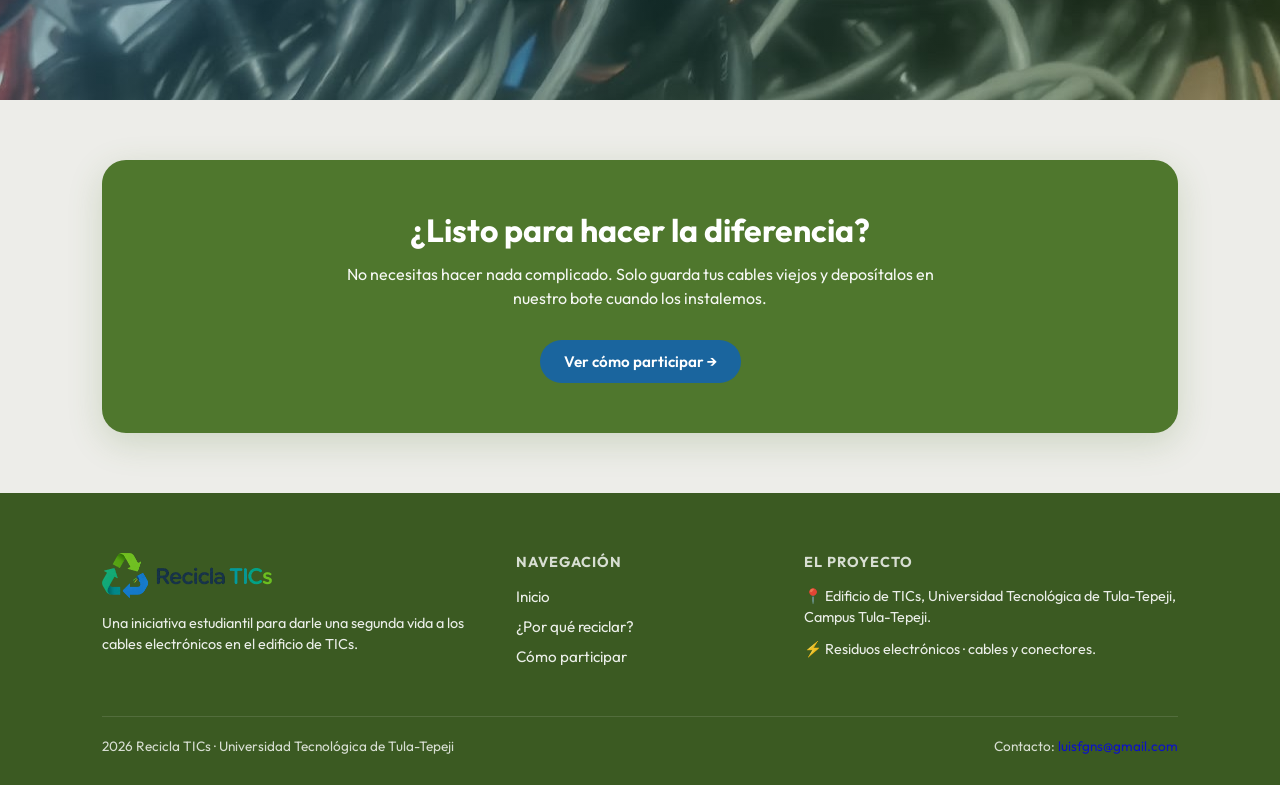
==== commit 6b5f4a43: "Se agregó la sección de 'Subir evidencias' para que los participantes puedan demostrar que están con" ====
--- a/View/index.html
+++ b/View/index.html
@@ -29,6 +29,7 @@
             <a href="/" class="active">Inicio</a>
             <a href="/View/importancia.html">¿Por qué reciclar?</a>
             <a href="/View/participar.html">¿Cómo participar?</a>
+            <a href="/View/evidencia.html">Subir evidencia</a>
         </nav>
     </header>
 
--- a/Styles/style.css
+++ b/Styles/style.css
@@ -966,6 +966,270 @@
     line-height: 1.5;
 }
 
+/* --- ESTILOS DEL FORMULARIO (Recicla TICs) --- */
+
+.form-section {
+    padding: 40px 8% 80px 8%;
+    max-width: 820px;
+    margin: 0 auto;
+}
+
+.form-header {
+    text-align: center;
+    margin-bottom: 35px;
+}
+
+.form-header h1 {
+    font-size: 2.6rem;
+    font-weight: 700;
+    color: var(--color-text-dark);
+    margin-bottom: 12px;
+    line-height: 1.15;
+}
+
+.form-header p {
+    font-size: 1.02rem;
+    color: #555555;
+    max-width: 580px;
+    margin: 0 auto;
+    line-height: 1.6;
+}
+
+.form-card {
+    background-color: var(--color-card-bg);
+    padding: 40px;
+    border-radius: 24px;
+    box-shadow: 0 8px 25px rgba(0, 0, 0, 0.04);
+}
+
+.form-row-2 {
+    display: grid;
+    grid-template-columns: 1fr 1fr;
+    gap: 20px;
+}
+
+.form-group {
+    margin-bottom: 20px;
+    display: flex;
+    flex-direction: column;
+    text-align: left;
+}
+
+.form-group label {
+    font-weight: 600;
+    font-size: 0.95rem;
+    color: var(--color-text-dark);
+    margin-bottom: 8px;
+}
+
+.required {
+    color: #d90429;
+}
+
+.input-wrapper {
+    position: relative;
+    display: flex;
+    align-items: center;
+}
+
+.input-icon {
+    position: absolute;
+    left: 16px;
+    color: var(--color-green-primary);
+    font-size: 1rem;
+    pointer-events: none;
+}
+
+.form-group input[type="text"],
+.form-group select {
+    width: 100%;
+    box-sizing: border-box;
+    padding: 13px 16px 13px 44px;
+    border: 2px solid #e2e4e1;
+    border-radius: 14px;
+    font-family: 'Outfit', sans-serif;
+    font-size: 0.95rem;
+    color: var(--color-text-dark);
+    background-color: #fafaf9;
+    transition: border-color 0.25s ease, box-shadow 0.25s ease, background-color 0.25s ease;
+}
+
+.form-group input[type="text"]:focus,
+.form-group select:focus {
+    outline: none;
+    border-color: var(--color-green-primary);
+    background-color: #ffffff;
+    box-shadow: 0 0 0 4px rgba(79, 119, 45, 0.12);
+}
+
+/* Estados visuales de validación */
+.form-group.invalid input,
+.form-group.invalid select,
+.form-group.invalid .file-drop-area {
+    border-color: #d90429;
+    background-color: #fff5f5;
+}
+
+.form-group.valid input,
+.form-group.valid select {
+    border-color: var(--color-green-primary);
+}
+
+.hint-text {
+    font-size: 0.8rem;
+    color: #777777;
+    margin-top: 5px;
+}
+
+.error-msg {
+    font-size: 0.82rem;
+    color: #d90429;
+    font-weight: 500;
+    margin-top: 5px;
+    min-height: 18px;
+}
+
+/* Área para adjuntar foto */
+.file-drop-area {
+    position: relative;
+    box-sizing: border-box;
+    border: 2px dashed rgba(79, 119, 45, 0.45);
+    border-radius: 18px;
+    background-color: rgba(79, 119, 45, 0.04);
+    padding: 30px 20px;
+    text-align: center;
+    cursor: pointer;
+    transition: all 0.25s ease;
+}
+
+.file-drop-area:hover,
+.file-drop-area.dragover {
+    background-color: rgba(79, 119, 45, 0.1);
+    border-color: var(--color-green-primary);
+}
+
+.file-drop-area input[type="file"] {
+    position: absolute;
+    inset: 0;
+    width: 100%;
+    height: 100%;
+    opacity: 0;
+    cursor: pointer;
+}
+
+.upload-icon {
+    width: 50px;
+    height: 50px;
+    margin: 0 auto 12px auto;
+    border-radius: 14px;
+    background-color: rgba(79, 119, 45, 0.12);
+    color: var(--color-green-primary);
+    display: flex;
+    align-items: center;
+    justify-content: center;
+    font-size: 1.35rem;
+}
+
+.file-placeholder p {
+    font-size: 0.95rem;
+    color: var(--color-text-dark);
+    margin-bottom: 4px;
+}
+
+.file-placeholder span {
+    font-size: 0.82rem;
+    color: #666666;
+}
+
+/* Vista previa de la foto */
+.image-preview-container {
+    position: relative;
+    z-index: 2;
+    display: flex;
+    flex-direction: column;
+    align-items: center;
+    gap: 14px;
+}
+
+.image-preview-container[hidden] {
+    display: none;
+}
+
+.image-preview-container img {
+    max-height: 240px;
+    max-width: 100%;
+    border-radius: 14px;
+    object-fit: cover;
+    box-shadow: 0 6px 18px rgba(0, 0, 0, 0.12);
+}
+
+.btn-remove-img {
+    background-color: #fff5f5;
+    color: #d90429;
+    border: 1px solid #ffc9c9;
+    padding: 8px 16px;
+    border-radius: 20px;
+    font-family: 'Outfit', sans-serif;
+    font-size: 0.85rem;
+    font-weight: 600;
+    cursor: pointer;
+    display: inline-flex;
+    align-items: center;
+    gap: 6px;
+    transition: background-color 0.2s;
+}
+
+.btn-remove-img:hover {
+    background-color: #ffe3e3;
+}
+
+.form-actions {
+    margin-top: 10px;
+}
+
+.btn-submit {
+    width: 100%;
+    border: none;
+    padding: 15px 28px;
+    font-family: 'Outfit', sans-serif;
+    font-size: 1rem;
+    gap: 10px;
+}
+
+.btn-submit:disabled {
+    opacity: 0.65;
+    cursor: not-allowed;
+    transform: none;
+}
+
+/* Mensaje de éxito */
+.success-banner {
+    margin-top: 22px;
+    background-color: #f4f9f0;
+    border: 1px solid #d2e7c4;
+    color: var(--color-green-primary);
+    padding: 16px 20px;
+    border-radius: 14px;
+    display: flex;
+    align-items: center;
+    gap: 14px;
+    text-align: left;
+}
+
+.success-banner[hidden] {
+    display: none;
+}
+
+.success-banner i {
+    font-size: 1.6rem;
+}
+
+.success-banner p {
+    font-size: 0.9rem;
+    color: var(--color-text-dark);
+    margin-top: 2px;
+}
+
 /* --- ANIMACIONES ESCALONADAS EN CASCADA (STAGGER) PARA LOS 3 PASOS --- */
 .reveal-stagger-1,
 .reveal-stagger-2,
@@ -1166,6 +1430,23 @@
     .about-section .content-split .split-image-card.reveal-right {
         display: none;
     }
+
+    .form-section {
+        padding: 25px 5% 60px 5%;
+    }
+
+    .form-card {
+        padding: 25px 20px;
+    }
+
+    .form-header h1 {
+        font-size: 2rem;
+    }
+
+    .form-row-2 {
+        grid-template-columns: 1fr;
+        gap: 0;
+    }
 }
 
 /* --- CONTROL DE VISIBILIDAD ESCRITORIO / MÓVIL --- */
